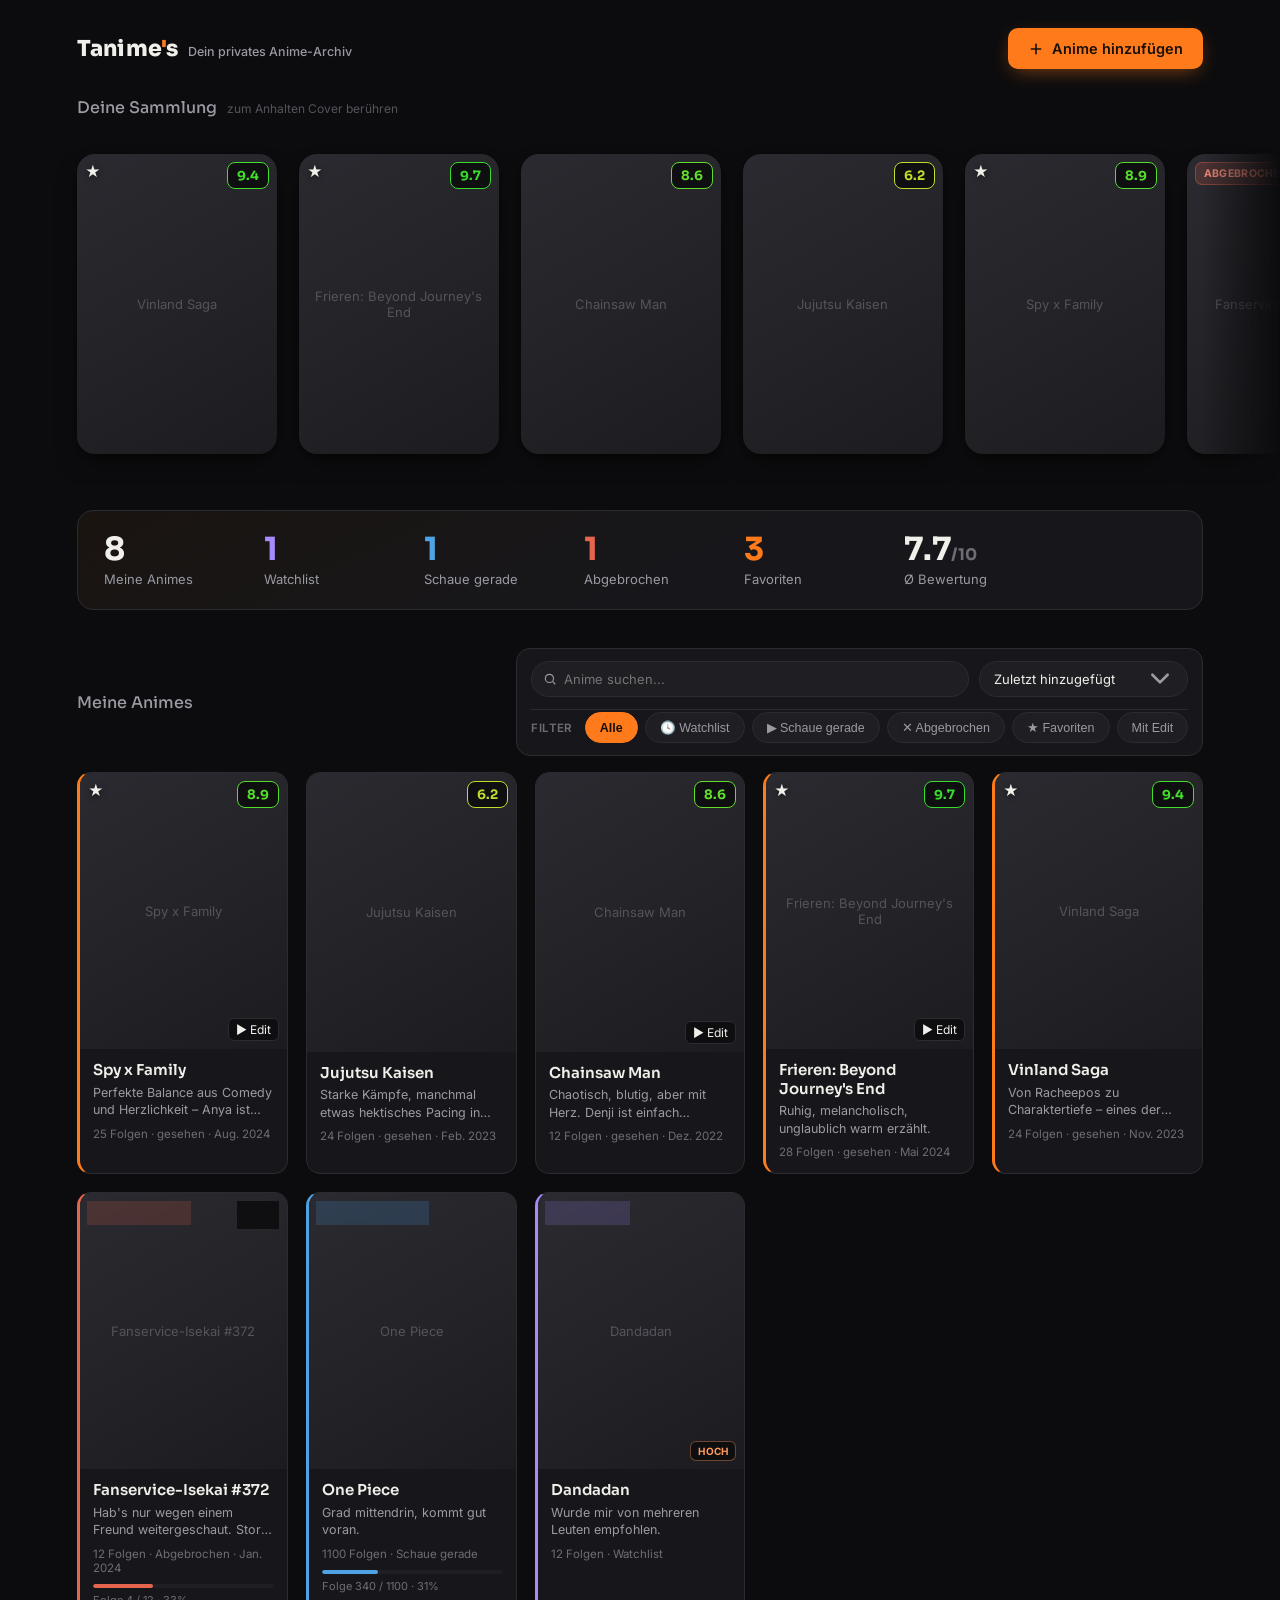
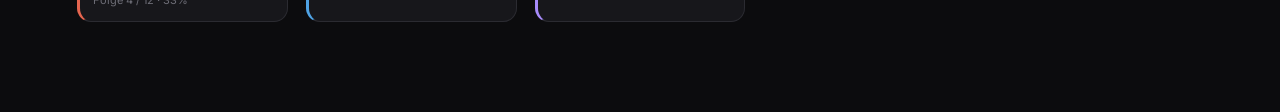
==== index.html @ 9dd75dc6 "Update print statement from 'Hello' to 'Goodbye'" ====
<!DOCTYPE html>
<html lang="de">
<head>
<meta charset="UTF-8">
<meta name="viewport" content="width=device-width, initial-scale=1, viewport-fit=cover">
<title>Tanime's</title>
<link rel="preconnect" href="https://fonts.googleapis.com">
<link rel="preconnect" href="https://fonts.gstatic.com" crossorigin>
<link href="https://fonts.googleapis.com/css2?family=Sora:wght@500;600;700;800&family=Inter:wght@400;500;600&display=swap" rel="stylesheet">
<style>
:root{
  --bg:#0c0c0e; --surface:#17171b; --surface-2:#1e1e23; --border:#2b2b31;
  --text:#f1efe9; --muted:#9a9aa3; --orange:#ff7a1a; --orange-dim:#c95f10;
  --violet:#a78bfa; --violet-dim:#7c5fd6;
  box-sizing:border-box; padding-top:env(safe-area-inset-top,0px); padding-bottom:env(safe-area-inset-bottom,0px);
}
*{box-sizing:border-box;}
html{scroll-padding-top:env(safe-area-inset-top,0px);}
body{margin:0;background:var(--bg);color:var(--text);font-family:Inter,system-ui,sans-serif;-webkit-font-smoothing:antialiased;}
h1,h2,h3,.num{font-family:Sora,system-ui,sans-serif;}
::selection{background:var(--orange);color:#161616;}

header{padding:28px 6vw 0;display:flex;align-items:center;justify-content:space-between;gap:16px;flex-wrap:wrap;}
.brand{display:flex;align-items:baseline;gap:10px;}
.brand h1{font-size:22px;font-weight:800;margin:0;letter-spacing:.2px;}
.brand span{color:var(--orange);}
.brand small{color:var(--muted);font-size:12.5px;font-weight:500;}

.addbtn{background:var(--orange);color:#181008;border:none;padding:12px 20px;border-radius:10px;
  font-family:Inter;font-weight:600;font-size:14.5px;cursor:pointer;display:flex;align-items:center;gap:8px;
  box-shadow:0 6px 20px -6px rgba(255,122,26,.55); transition:transform .15s ease, box-shadow .15s ease, background .15s ease;}
.addbtn:hover{transform:translateY(-1px);box-shadow:0 10px 26px -6px rgba(255,122,26,.7);background:#ff8b38;}
.addbtn:active{transform:translateY(0);}
.addbtn svg{width:16px;height:16px;}

.dash{margin:26px 6vw 8px;padding:22px 26px;background:linear-gradient(155deg,#1a1410 0%, var(--surface) 55%);
  border:1px solid var(--border);border-radius:16px;display:flex;gap:40px;flex-wrap:wrap;}
.stat{min-width:120px;}
.stat .num{font-size:32px;font-weight:700;color:var(--text);line-height:1;}
.stat .num em{color:var(--orange);font-style:normal;}
.stat .label{color:var(--muted);font-size:13px;margin-top:6px;}

main{padding:30px 6vw 90px;}
.sectionhead{display:flex;align-items:center;justify-content:space-between;margin-bottom:16px;}
.sectionhead h2{font-size:16px;font-weight:600;color:var(--muted);margin:0;font-weight:500;}
.chip{background:var(--surface-2);border:1px solid var(--border);color:var(--muted);padding:7px 14px;border-radius:100px;
  font-size:12.5px;cursor:pointer;transition:.15s;white-space:nowrap;}
.chip.active{background:var(--orange);color:#181008;border-color:var(--orange);font-weight:600;}
.chip:hover{border-color:var(--orange-dim);color:var(--text);}
.toolsrow{display:flex;flex-direction:column;gap:12px;background:var(--surface);border:1px solid var(--border);
  border-radius:14px;padding:12px 14px;}
.toolsrow-top{display:flex;gap:10px;flex-wrap:wrap;align-items:center;}
.search-wrap{position:relative;flex:1;min-width:170px;}
.search-wrap svg{position:absolute;left:12px;top:50%;transform:translateY(-50%);width:14px;height:14px;color:var(--muted);pointer-events:none;}
.search{background:var(--surface-2);border:1px solid var(--border);border-radius:100px;padding:9px 14px 9px 32px;color:var(--text);
  font-size:13px;font-family:Inter;width:100%;transition:border-color .15s;}
.search:focus{outline:none;border-color:var(--orange-dim);}
.sortsel{background:var(--surface-2);border:1px solid var(--border);color:var(--text);padding:9px 30px 9px 14px;border-radius:100px;
  font-size:13px;font-family:Inter;cursor:pointer;appearance:none;-webkit-appearance:none;
  background-image:url("data:image/svg+xml,%3Csvg xmlns='http://www.w3.org/2000/svg' viewBox='0 0 20 20' fill='%239a9aa3'%3E%3Cpath d='M5.5 7.5l4.5 4.5 4.5-4.5' stroke='%239a9aa3' stroke-width='1.6' fill='none' stroke-linecap='round' stroke-linejoin='round'/%3E%3C/svg%3E");
  background-repeat:no-repeat;background-position:right 10px center;transition:border-color .15s;}
.sortsel:focus{outline:none;border-color:var(--orange-dim);}
.filters-row{display:flex;align-items:center;gap:10px;flex-wrap:wrap;padding-top:2px;border-top:1px solid var(--border);}
.filters-row .flbl{color:#6d6d76;font-size:11.5px;font-weight:600;text-transform:uppercase;letter-spacing:.4px;margin-right:2px;}
.filters{display:flex;gap:7px;flex-wrap:wrap;}

.grid{display:grid;grid-template-columns:repeat(auto-fill,minmax(210px,1fr));gap:18px;}
.card{background:var(--surface);border:1px solid var(--border);border-radius:14px;overflow:hidden;cursor:pointer;
  position:relative;transition:transform .18s ease, border-color .18s ease, box-shadow .18s ease;}
.card:hover{transform:translateY(-4px);border-color:#3a3a42;box-shadow:0 14px 30px -12px rgba(0,0,0,.6);}
.card.fav{border-left:3px solid var(--orange);}
.card.dropped{border-left:3px solid #e5654f;}
.card.watching{border-left:3px solid #4fa3e5;}
.card.watchlist{border-left:3px solid var(--violet);}
.status-badge{position:absolute;top:8px;left:8px;font-size:10.5px;font-weight:700;letter-spacing:.3px;text-transform:uppercase;
  padding:4px 8px;border-radius:7px;backdrop-filter:blur(2px);}
.status-badge.watching{background:rgba(79,163,229,.18);color:#7cbdf2;border:1px solid rgba(79,163,229,.4);}
.status-badge.dropped{background:rgba(229,101,79,.18);color:#f08a76;border:1px solid rgba(229,101,79,.4);}
.status-badge.watchlist{background:rgba(167,139,250,.18);color:#c3b2fb;border:1px solid rgba(167,139,250,.4);}
.fav-badge.with-status{left:auto;right:8px;top:8px;}
.progress-wrap{margin-top:9px;}
.progress-bar{width:100%;height:4px;border-radius:3px;background:var(--surface-2);overflow:hidden;}
.progress-bar .fill{height:100%;background:var(--orange);border-radius:3px;}
.card.dropped .progress-bar .fill{background:#e5654f;}
.card.watching .progress-bar .fill{background:#4fa3e5;}
.priority-badge{position:absolute;bottom:8px;right:8px;font-size:10px;font-weight:700;letter-spacing:.3px;text-transform:uppercase;
  padding:3px 7px;border-radius:6px;background:rgba(12,12,14,.85);border:1px solid var(--border);}
.priority-badge.high{color:#ff9a5a;border-color:rgba(255,154,90,.4);}
.priority-badge.low{color:#7d7d86;}
.progress-text{color:#6d6d76;font-size:11px;margin-top:5px;}
.cover{width:100%;aspect-ratio:3/4;background:linear-gradient(150deg,#2a2a30,#1c1c20);position:relative;overflow:hidden;}
.cover img{width:100%;height:100%;object-fit:cover;display:block;}
.cover .ph{position:absolute;inset:0;display:flex;align-items:center;justify-content:center;color:#54545c;font-size:13px;text-align:center;padding:10px;}
.rating-badge{position:absolute;top:8px;right:8px;background:rgba(12,12,14,.85);backdrop-filter:blur(2px);
  font-family:Sora;font-weight:700;font-size:13px;padding:4px 9px;border-radius:8px;border:1px solid currentColor;}
.fav-badge{position:absolute;top:8px;left:8px;font-size:15px;filter:drop-shadow(0 1px 3px rgba(0,0,0,.6));}
.vid-badge{position:absolute;bottom:8px;right:8px;background:rgba(12,12,14,.85);color:var(--text);font-size:12px;
  padding:3px 7px;border-radius:6px;display:flex;align-items:center;gap:4px;border:1px solid var(--border);}
.del-badge{position:absolute;bottom:8px;left:8px;width:27px;height:27px;border-radius:8px;background:rgba(12,12,14,.88);
  border:1px solid var(--border);color:#c7c7cf;display:flex;align-items:center;justify-content:center;
  opacity:0;transform:translateY(3px);transition:opacity .15s ease, transform .15s ease, background .15s ease, color .15s ease, border-color .15s ease;
  cursor:pointer;}
.del-badge svg{width:13px;height:13px;}
.card:hover .del-badge{opacity:1;transform:translateY(0);}
.del-badge:hover{background:#241512;color:#e5654f;border-color:#3a2521;}
@media(hover:none){.del-badge{opacity:1;transform:none;}}
.card-body{padding:12px 13px 14px;}
.card-body h3{margin:0 0 4px;font-size:15px;font-weight:600;line-height:1.25;}
.card-body .comment{color:var(--muted);font-size:12.5px;line-height:1.4;display:-webkit-box;-webkit-line-clamp:2;-webkit-box-orient:vertical;overflow:hidden;min-height:34px;}
.card-body .meta{color:#6d6d76;font-size:11.5px;margin-top:8px;}

.empty{text-align:center;padding:70px 20px;color:var(--muted);}
.empty .em{font-size:30px;margin-bottom:10px;}

/* Hero-Carousel */
.carousel-section{margin:28px 0 6px;}
.carousel-head{margin:0 6vw 14px;display:flex;align-items:baseline;gap:10px;}
.carousel-head h2{font-size:16px;font-weight:500;color:var(--muted);margin:0;}
.carousel-head small{color:#54545c;font-size:12px;}
.carousel-viewport{
  position:relative;overflow:hidden;padding:16px 0 30px;
  -webkit-mask-image:linear-gradient(to right, transparent 0, #000 6vw, #000 calc(100% - 6vw), transparent 100%);
  mask-image:linear-gradient(to right, transparent 0, #000 6vw, #000 calc(100% - 6vw), transparent 100%);
}
.carousel-track{
  display:flex;align-items:flex-start;gap:22px;width:max-content;padding:0 6vw;
  animation-name:carouselScroll;animation-timing-function:linear;animation-iteration-count:infinite;animation-duration:70s;
  will-change:transform;
}
.carousel-track:hover{animation-play-state:paused;}
@keyframes carouselScroll{from{transform:translateX(0);}to{transform:translateX(-50%);}}
.carousel-card{flex:0 0 auto;width:200px;position:relative;cursor:pointer;padding-top:6px;}
.cc-cover{
  position:relative;width:100%;aspect-ratio:2/3;border-radius:18px;overflow:hidden;
  background:linear-gradient(150deg,#2a2a30,#1c1c20);
  box-shadow:0 14px 30px -12px rgba(0,0,0,.65), 0 2px 10px rgba(0,0,0,.4);
  transform:scale(1) translateY(0);transform-origin:center bottom;
  transition:transform .5s cubic-bezier(.22,1,.36,1), box-shadow .5s cubic-bezier(.22,1,.36,1);
}
.cc-cover img{width:100%;height:100%;object-fit:cover;display:block;}
.cc-cover .ph{position:absolute;inset:0;display:flex;align-items:center;justify-content:center;color:#54545c;font-size:13px;text-align:center;padding:10px;}
.carousel-card:hover .cc-cover{
  transform:scale(1.16) translateY(-14px);
  box-shadow:0 34px 64px -14px rgba(0,0,0,.75), 0 10px 22px rgba(0,0,0,.5);
  z-index:5;
}
.cc-title{
  position:absolute;bottom:0;left:0;right:0;padding:34px 12px 12px;
  background:linear-gradient(to top, rgba(0,0,0,.92), transparent);
  font-size:13px;font-weight:600;color:var(--text);
  opacity:0;transform:translateY(6px);transition:opacity .35s ease, transform .35s ease;
  border-radius:0 0 18px 18px;pointer-events:none;
}
.carousel-card:hover .cc-title{opacity:1;transform:translateY(0);}
.carousel-card:hover .del-badge{opacity:1;transform:translateY(0);}
@media(max-width:640px){
  .carousel-card{width:132px;}
  .carousel-track{gap:14px;}
  .cc-title{font-size:11.5px;padding:26px 9px 9px;}
}

/* Modal */
.overlay{position:fixed;inset:0;background:rgba(6,6,7,.72);backdrop-filter:blur(3px);display:none;align-items:flex-start;
  justify-content:center;padding:6vh 16px;overflow-y:auto;z-index:50;}
.overlay.open{display:flex;}
.modal{background:var(--surface);border:1px solid var(--border);border-radius:16px;max-width:560px;width:100%;
  padding:26px;position:relative;animation:pop .18s ease;}
@keyframes pop{from{opacity:0;transform:translateY(8px) scale(.98);}to{opacity:1;transform:none;}}
.modal h2{margin:0 0 18px;font-size:19px;font-weight:700;}
.closex{position:absolute;top:18px;right:18px;background:none;border:none;color:var(--muted);font-size:20px;cursor:pointer;line-height:1;}
.closex:hover{color:var(--text);}
.field{margin-bottom:16px;}
.field label{display:block;font-size:12.5px;color:var(--muted);margin-bottom:6px;font-weight:500;}
.field input[type=text], .field input[type=number], .field input[type=url], .field input[type=month], .field textarea, .field select{
  width:100%;background:var(--surface-2);border:1px solid var(--border);border-radius:9px;color:var(--text);
  padding:10px 12px;font-family:Inter;font-size:14px;resize:vertical;}
.field select{cursor:pointer;appearance:none;-webkit-appearance:none;
  background-image:url("data:image/svg+xml,%3Csvg xmlns='http://www.w3.org/2000/svg' viewBox='0 0 20 20' fill='none'%3E%3Cpath d='M5.5 7.5l4.5 4.5 4.5-4.5' stroke='%239a9aa3' stroke-width='1.6' stroke-linecap='round' stroke-linejoin='round'/%3E%3C/svg%3E");
  background-repeat:no-repeat;background-position:right 12px center;padding-right:34px;}
.field input:focus,.field textarea:focus,.field select:focus{outline:none;border-color:var(--orange);}
.row2{display:grid;grid-template-columns:1fr 1fr;gap:12px;}
.upload{border:1.5px dashed var(--border);border-radius:9px;padding:14px;text-align:center;color:var(--muted);
  font-size:13px;cursor:pointer;position:relative;transition:.15s;background:var(--surface-2);}
.upload:hover{border-color:var(--orange-dim);color:var(--text);}
.upload input{position:absolute;inset:0;opacity:0;cursor:pointer;}
.upload.has{border-style:solid;border-color:var(--orange);color:var(--text);}
.favtoggle{display:flex;align-items:center;gap:10px;background:var(--surface-2);border:1px solid var(--border);
  border-radius:9px;padding:10px 12px;cursor:pointer;user-select:none;}
.favtoggle .dot{width:18px;height:18px;border-radius:5px;border:1.5px solid var(--muted);display:flex;align-items:center;justify-content:center;font-size:12px;}
.favtoggle.on .dot{background:var(--orange);border-color:var(--orange);color:#181008;}
.formactions{display:flex;gap:10px;margin-top:20px;}
.btn{padding:10px 18px;border-radius:9px;font-family:Inter;font-weight:600;font-size:14px;cursor:pointer;border:none;}
.btn.primary{background:var(--orange);color:#181008;}
.btn.primary:hover{background:#ff8b38;}
.btn.ghost{background:transparent;color:var(--muted);border:1px solid var(--border);}
.btn.ghost:hover{color:var(--text);border-color:#45454d;}
.btn.danger{background:transparent;color:#e5654f;border:1px solid #3a2521;margin-left:auto;}
.btn.danger:hover{background:#241512;}

/* Detail modal */
.detail-cover{width:100%;max-height:280px;object-fit:cover;border-radius:12px;margin-bottom:16px;background:var(--surface-2);}
.detail-top{display:flex;justify-content:space-between;align-items:flex-start;gap:12px;margin-bottom:4px;}
.detail-top h2{margin:0;}
.detail-rating{font-family:Sora;font-weight:700;color:var(--orange);font-size:20px;white-space:nowrap;}
.detail-meta{color:var(--muted);font-size:13px;margin-bottom:16px;display:flex;gap:14px;flex-wrap:wrap;}
.detail-comment{background:var(--surface-2);border:1px solid var(--border);border-radius:10px;padding:14px;font-size:14px;line-height:1.55;margin-bottom:14px;}
.detail-comment .lbl{color:var(--muted);font-size:11.5px;margin-bottom:6px;}
.videolink{display:inline-flex;align-items:center;gap:8px;background:var(--surface-2);border:1px solid var(--border);
  padding:10px 14px;border-radius:9px;color:var(--text);text-decoration:none;font-size:13.5px;font-weight:500;}
.videolink:hover{border-color:var(--orange);color:var(--orange);}

@media(prefers-reduced-motion:reduce){*{animation:none!important;transition:none!important;}}
@media(max-width:520px){.dash{gap:22px;padding:18px;}.row2{grid-template-columns:1fr;}}

/* Toast / Undo */
#toastContainer{position:fixed;left:0;right:0;bottom:22px;display:flex;flex-direction:column-reverse;align-items:center;
  gap:10px;z-index:200;pointer-events:none;padding:0 16px;}
.toast{pointer-events:auto;background:#1e1e23;border:1px solid var(--border);color:var(--text);
  padding:12px 14px 12px 16px;border-radius:11px;display:flex;align-items:center;gap:14px;
  box-shadow:0 12px 30px -10px rgba(0,0,0,.7);font-size:13.5px;max-width:92vw;
  opacity:0;transform:translateY(14px);transition:opacity .25s ease, transform .25s ease;}
.toast.show{opacity:1;transform:translateY(0);}
.toast span{white-space:nowrap;overflow:hidden;text-overflow:ellipsis;max-width:60vw;}
.toast .toast-undo{background:none;border:none;color:var(--orange);font-weight:700;font-size:13.5px;
  cursor:pointer;white-space:nowrap;padding:2px 4px;}
.toast .toast-undo:hover{color:#ff8b38;text-decoration:underline;}
.toast .toast-x{background:none;border:none;color:var(--muted);cursor:pointer;font-size:15px;line-height:1;padding:0 2px;}
.toast .toast-x:hover{color:var(--text);}

/* Priority field select styled like other selects */
.field select#f_priority{background-image:url("data:image/svg+xml,%3Csvg xmlns='http://www.w3.org/2000/svg' viewBox='0 0 20 20' fill='none'%3E%3Cpath d='M5.5 7.5l4.5 4.5 4.5-4.5' stroke='%239a9aa3' stroke-width='1.6' stroke-linecap='round' stroke-linejoin='round'/%3E%3C/svg%3E");
  background-repeat:no-repeat;background-position:right 12px center;padding-right:34px;}

.startwatch-btn{display:inline-flex;align-items:center;gap:8px;background:var(--violet);color:#181008;border:none;
  padding:10px 16px;border-radius:9px;font-family:Inter;font-weight:600;font-size:13.5px;cursor:pointer;margin-bottom:14px;}
.startwatch-btn:hover{background:#b39cfb;}
</style>
</head>
<body>

<header>
  <div class="brand"><h1>Tanime<span>'</span>s</h1><small>Dein privates Anime-Archiv</small></div>
  <button class="addbtn" id="openAdd">
    <svg viewBox="0 0 24 24" fill="none" stroke="currentColor" stroke-width="2.4" stroke-linecap="round"><line x1="12" y1="5" x2="12" y2="19"/><line x1="5" y1="12" x2="19" y2="12"/></svg>
    Anime hinzufügen
  </button>
</header>

<div class="carousel-section" id="carouselSection">
  <div class="carousel-head"><h2>Deine Sammlung</h2><small>zum Anhalten Cover berühren</small></div>
  <div class="carousel-viewport">
    <div class="carousel-track" id="carouselTrack"></div>
  </div>
</div>

<div class="dash" id="dash"></div>

<main>
  <div class="sectionhead">
    <h2 id="countLabel">Meine Animes</h2>
    <div class="toolsrow">
      <div class="toolsrow-top">
        <div class="search-wrap">
          <svg viewBox="0 0 24 24" fill="none" stroke="currentColor" stroke-width="2"><circle cx="11" cy="11" r="7"/><line x1="21" y1="21" x2="16.65" y2="16.65"/></svg>
          <input type="text" class="search" id="searchInput" placeholder="Anime suchen...">
        </div>
        <select class="sortsel" id="sortSelect">
          <option value="added_desc">Zuletzt hinzugefügt</option>
          <option value="watched_desc">Zuletzt gesehen</option>
          <option value="rating_desc">Beste Bewertung</option>
          <option value="rating_asc">Schlechteste Bewertung</option>
          <option value="progress_desc">Fortschritt (meiste Folgen)</option>
          <option value="priority_desc">Priorität (Watchlist)</option>
          <option value="name_asc">Alphabetisch (A–Z)</option>
        </select>
      </div>
      <div class="filters-row">
        <span class="flbl">Filter</span>
        <div class="filters">
          <button class="chip active" data-filter="all">Alle</button>
          <button class="chip" data-filter="watchlist">🕓 Watchlist</button>
          <button class="chip" data-filter="watching">▶ Schaue gerade</button>
          <button class="chip" data-filter="dropped">✕ Abgebrochen</button>
          <button class="chip" data-filter="fav">★ Favoriten</button>
          <button class="chip" data-filter="video">Mit Edit</button>
        </div>
      </div>
    </div>
  </div>
  <div class="grid" id="grid"></div>
</main>

<!-- Add/Edit Modal -->
<div class="overlay" id="addOverlay">
  <div class="modal">
    <button class="closex" id="closeAdd">✕</button>
    <h2 id="formTitle">Anime hinzufügen</h2>
    <form id="animeForm">
      <div class="field">
        <label>Anime-Name</label>
        <input type="text" id="f_name" required placeholder="z. B. Vinland Saga">
      </div>
      <div class="field">
        <label>Cover</label>
        <div class="upload" id="coverUpload">
          <span id="coverUploadText">Bild hochladen oder hierher ziehen</span>
          <input type="file" id="f_cover" accept="image/*">
        </div>
      </div>
      <div class="field">
        <label>Status</label>
        <select id="f_status">
          <option value="watchlist">🕓 Watchlist (später schauen)</option>
          <option value="watching">▶ Schaue gerade</option>
          <option value="done">✓ Fertig geschaut</option>
          <option value="dropped">✕ Abgebrochen</option>
        </select>
      </div>
      <div class="field" id="priorityField" style="display:none;">
        <label>Priorität <span style="color:#6d6d76;">(wie sehr willst du das schauen?)</span></label>
        <select id="f_priority">
          <option value="high">🔥 Hoch – unbedingt bald</option>
          <option value="normal">Normal</option>
          <option value="low">Irgendwann mal</option>
        </select>
      </div>
      <div class="row2">
        <div class="field" id="ratingField">
          <label>Bewertung (0–10)</label>
          <input type="number" id="f_rating" min="0" max="10" step="0.1" placeholder="8.5">
        </div>
        <div class="field">
          <label>Anzahl Folgen (gesamt)</label>
          <input type="number" id="f_episodes" min="0" placeholder="24">
        </div>
      </div>
      <div class="field" id="progressField" style="display:none;">
        <label>Aktuelle Folge <span style="color:#6d6d76;">(bei welcher Folge bist du?)</span></label>
        <input type="number" id="f_currentEpisode" min="0" placeholder="z. B. 7">
      </div>
      <div class="field">
        <label>Kommentar</label>
        <textarea id="f_comment" rows="3" placeholder="Deine persönliche Meinung..."></textarea>
      </div>
      <div class="field" id="watchedField">
        <label>Gesehen am <span style="color:#6d6d76;">(Monat/Jahr reicht auch)</span></label>
        <input type="month" id="f_watched">
      </div>
      <div class="field">
        <label>Video-Link (TikTok, YouTube, Edit ...)</label>
        <input type="url" id="f_videolink" placeholder="https://...">
      </div>
      <div class="field">
        <label>Weitere Notizen</label>
        <textarea id="f_notes" rows="2" placeholder="Optional..."></textarea>
      </div>
      <div class="field">
        <div class="favtoggle" id="favToggle"><span class="dot">★</span> Als Favorit markieren</div>
      </div>
      <div class="formactions">
        <button type="button" class="btn danger" id="deleteBtn" style="display:none;">Löschen</button>
        <button type="button" class="btn ghost" id="cancelAdd">Abbrechen</button>
        <button type="submit" class="btn primary">Speichern</button>
      </div>
    </form>
  </div>
</div>

<!-- Detail Modal -->
<div class="overlay" id="detailOverlay">
  <div class="modal" id="detailModal"></div>
</div>

<!-- Undo-Toasts (z.B. nach dem Löschen) -->
<div id="toastContainer"></div>

<script>
const STORAGE_KEY = 'tanimes_data_v1';
let animes = [];
let editingId = null;
let currentFilter = 'all';
let pendingCover = null;

const seed = [
  {id:1,name:"Vinland Saga",cover:null,rating:9.4,comment:"Von Racheepos zu Charaktertiefe – eines der stärksten Skripte überhaupt.",episodes:24,favorite:true,videolink:"",notes:"Staffel 2 nochmal schauen.",watched:"2023-11",status:"done",addedAt:Date.now()-4*86400000},
  {id:2,name:"Frieren: Beyond Journey's End",cover:null,rating:9.7,comment:"Ruhig, melancholisch, unglaublich warm erzählt.",episodes:28,favorite:true,videolink:"https://www.tiktok.com/",notes:"",watched:"2024-05",status:"done",addedAt:Date.now()-3*86400000},
  {id:3,name:"Chainsaw Man",cover:null,rating:8.6,comment:"Chaotisch, blutig, aber mit Herz. Denji ist einfach großartig geschrieben.",episodes:12,favorite:false,videolink:"https://www.youtube.com/",notes:"Manga ist noch krasser.",watched:"2022-12",status:"done",addedAt:Date.now()-2*86400000},
  {id:4,name:"Jujutsu Kaisen",cover:null,rating:6.2,comment:"Starke Kämpfe, manchmal etwas hektisches Pacing in S2.",episodes:24,favorite:false,videolink:"",notes:"",watched:"2023-02",status:"done",addedAt:Date.now()-1*86400000},
  {id:5,name:"Spy x Family",cover:null,rating:8.9,comment:"Perfekte Balance aus Comedy und Herzlichkeit – Anya ist Gold.",episodes:25,favorite:true,videolink:"https://www.tiktok.com/",notes:"",watched:"2024-08",status:"done",addedAt:Date.now()},
  {id:6,name:"Fanservice-Isekai #372",cover:null,rating:3.4,comment:"Hab's nur wegen einem Freund weitergeschaut. Story flach, Humor müde.",episodes:12,favorite:false,videolink:"",notes:"",watched:"2024-01",status:"dropped",currentEpisode:4,addedAt:Date.now()-5*86400000},
  {id:7,name:"One Piece",cover:null,rating:null,comment:"Grad mittendrin, kommt gut voran.",episodes:1100,favorite:false,videolink:"",notes:"",watched:"",status:"watching",currentEpisode:340,addedAt:Date.now()-6*86400000},
  {id:8,name:"Dandadan",cover:null,rating:null,comment:"Wurde mir von mehreren Leuten empfohlen.",episodes:12,favorite:false,videolink:"",notes:"",watched:"",status:"watchlist",priority:"high",addedAt:Date.now()-7*86400000}
];

let idCounter = 0;
function generateId(){
  // Zeitbasiert + Zähler, damit auch mehrere schnell hintereinander angelegte Einträge garantiert eine eigene ID bekommen
  return Date.now() * 1000 + (idCounter++ % 1000);
}

function load(){
  try{
    const raw = localStorage.getItem(STORAGE_KEY);
    animes = raw ? JSON.parse(raw) : seed.slice();
  }catch(e){ animes = seed.slice(); }
}
function save(){
  try{ localStorage.setItem(STORAGE_KEY, JSON.stringify(animes)); }catch(e){ console.error('Speichern fehlgeschlagen', e); }
}

function renderDash(){
  const total = animes.length;
  const favs = animes.filter(a=>a.favorite).length;
  const watching = animes.filter(a=>a.status==='watching').length;
  const dropped = animes.filter(a=>a.status==='dropped').length;
  const watchlist = animes.filter(a=>a.status==='watchlist').length;
  const rated = animes.filter(a=>typeof a.rating === 'number' && !isNaN(a.rating));
  const avg = rated.length ? (rated.reduce((s,a)=>s+a.rating,0)/rated.length).toFixed(1) : '–';
  document.getElementById('dash').innerHTML = `
    <div class="stat"><div class="num">${total}</div><div class="label">Meine Animes</div></div>
    <div class="stat"><div class="num" style="color:var(--violet);">${watchlist}</div><div class="label">Watchlist</div></div>
    <div class="stat"><div class="num" style="color:#4fa3e5;">${watching}</div><div class="label">Schaue gerade</div></div>
    <div class="stat"><div class="num" style="color:#e5654f;">${dropped}</div><div class="label">Abgebrochen</div></div>
    <div class="stat"><div class="num"><em>${favs}</em></div><div class="label">Favoriten</div></div>
    <div class="stat"><div class="num">${avg}${rated.length?'<span style="font-size:16px;color:#6d6d76;">/10</span>':''}</div><div class="label">Ø Bewertung</div></div>
  `;
}

function ratingColor(r){
  if(typeof r !== 'number' || isNaN(r)) return '#6d6d76';
  const clamped = Math.max(0, Math.min(10, r));
  const hue = clamped<=5 ? (clamped/5)*55 : 55 + ((clamped-5)/5)*65;
  return `hsl(${hue}, 72%, 52%)`;
}
function formatWatched(str){
  if(!str) return null;
  const [y,m] = str.split('-');
  const d = new Date(Number(y), Number(m)-1);
  return d.toLocaleDateString('de-DE', {month:'short', year:'numeric'});
}
function statusLabel(s){
  if(s==='watching') return 'Schaue gerade';
  if(s==='dropped') return 'Abgebrochen';
  if(s==='watchlist') return 'Watchlist';
  return null;
}
function priorityLabel(p){
  if(p==='high') return 'Hoch';
  if(p==='low') return 'Später';
  return null;
}
function progressPct(a){
  if(!a.episodes || !a.currentEpisode) return null;
  return Math.max(0, Math.min(100, (a.currentEpisode/a.episodes)*100));
}
function cardHTML(a){
  const cover = a.cover
    ? `<img src="${a.cover}" alt="${escapeHtml(a.name)}">`
    : `<div class="ph">${escapeHtml(a.name)}</div>`;
  const st = a.status||'done';
  const label = statusLabel(st);
  const pct = progressPct(a);
  const pLabel = st==='watchlist' ? priorityLabel(a.priority) : null;
  return `
    <div class="card ${a.favorite?'fav':''} ${st==='dropped'?'dropped':''} ${st==='watching'?'watching':''} ${st==='watchlist'?'watchlist':''}" data-id="${a.id}">
      <div class="cover">${cover}
        ${typeof a.rating==='number'?`<div class="rating-badge" style="color:${ratingColor(a.rating)}">${a.rating.toFixed(1)}</div>`:''}
        ${label?`<div class="status-badge ${st}">${label}</div>`:''}
        ${a.favorite?`<div class="fav-badge ${label?'with-status':''}">★</div>`:''}
        ${a.videolink?`<div class="vid-badge">▶ Edit</div>`:''}
        ${pLabel?`<div class="priority-badge ${a.priority}">${pLabel}</div>`:''}
        <button class="del-badge" data-del="${a.id}" title="Löschen" aria-label="Löschen">
          <svg viewBox="0 0 24 24" fill="none" stroke="currentColor" stroke-width="2.2" stroke-linecap="round" stroke-linejoin="round"><polyline points="3 6 5 6 21 6"/><path d="M19 6l-1 14a2 2 0 0 1-2 2H8a2 2 0 0 1-2-2L5 6"/><path d="M10 11v6"/><path d="M14 11v6"/><path d="M9 6V4a1 1 0 0 1 1-1h4a1 1 0 0 1 1 1v2"/></svg>
        </button>
      </div>
      <div class="card-body">
        <h3>${escapeHtml(a.name)}</h3>
        <div class="comment">${escapeHtml(a.comment||'Kein Kommentar hinterlegt.')}</div>
        <div class="meta">${a.episodes?a.episodes+' Folgen · ':''}${st==='done'?'gesehen':label}${a.watched?' · '+formatWatched(a.watched):''}</div>
        ${(st!=='done' && st!=='watchlist' && a.currentEpisode)?`
          <div class="progress-wrap">
            <div class="progress-bar">${pct!==null?`<div class="fill" style="width:${pct}%"></div>`:''}</div>
            <div class="progress-text">Folge ${a.currentEpisode}${a.episodes?' / '+a.episodes:''}${pct!==null?' · '+Math.round(pct)+'%':''}</div>
          </div>`:''}
      </div>
    </div>`;
}

function renderGrid(){
  let list = animes.slice();
  if(currentFilter==='fav') list = list.filter(a=>a.favorite);
  if(currentFilter==='video') list = list.filter(a=>a.videolink);
  if(currentFilter==='watching') list = list.filter(a=>a.status==='watching');
  if(currentFilter==='dropped') list = list.filter(a=>a.status==='dropped');
  if(currentFilter==='watchlist') list = list.filter(a=>a.status==='watchlist');
  const q = (document.getElementById('searchInput').value||'').trim().toLowerCase();
  if(q) list = list.filter(a=>a.name.toLowerCase().includes(q));

  const sortBy = document.getElementById('sortSelect').value;
  const prioOrder = {high:0, normal:1, low:2};
  list.sort((a,b)=>{
    if(sortBy==='rating_desc') return (b.rating??-1)-(a.rating??-1);
    if(sortBy==='rating_asc') return (a.rating??11)-(b.rating??11);
    if(sortBy==='name_asc') return a.name.localeCompare(b.name,'de');
    if(sortBy==='watched_desc') return (b.watched||'').localeCompare(a.watched||'');
    if(sortBy==='progress_desc') return (progressPct(b)??-1)-(progressPct(a)??-1);
    if(sortBy==='priority_desc') return (prioOrder[a.priority||'normal']??1)-(prioOrder[b.priority||'normal']??1);
    return (b.addedAt||0)-(a.addedAt||0); // added_desc default
  });

  const grid = document.getElementById('grid');
  const filterLabels = {all:'Meine Animes', fav:'Favoriten', video:'Mit Edit / Video', watching:'Schaue gerade', dropped:'Abgebrochen', watchlist:'Watchlist'};
  document.getElementById('countLabel').textContent = filterLabels[currentFilter] || 'Meine Animes';
  if(!list.length){
    const emptyMsg = currentFilter==='watchlist'
      ? 'Deine Watchlist ist leer. Füg Animes hinzu, die du dir mal ansehen willst.'
      : 'Noch nichts hier. Füg deinen ersten Anime hinzu.';
    grid.innerHTML = `<div class="empty" style="grid-column:1/-1;"><div class="em">🍥</div>${emptyMsg}</div>`;
    return;
  }
  grid.innerHTML = list.map(cardHTML).join('');
  grid.querySelectorAll('.card').forEach(el=>{
    el.addEventListener('click', ()=>openDetail(Number(el.dataset.id)));
  });
  grid.querySelectorAll('.del-badge').forEach(btn=>{
    btn.addEventListener('click', e=>{
      e.stopPropagation();
      deleteAnime(Number(btn.dataset.del));
    });
  });
}

function escapeHtml(s){
  return (s||'').replace(/[&<>"']/g, c=>({'&':'&amp;','<':'&lt;','>':'&gt;','"':'&quot;',"'":'&#39;'}[c]));
}

function carouselCardHTML(a){
  const cover = a.cover
    ? `<img src="${a.cover}" alt="${escapeHtml(a.name)}" loading="lazy">`
    : `<div class="ph">${escapeHtml(a.name)}</div>`;
  const st = a.status||'done';
  const label = statusLabel(st);
  return `
    <div class="carousel-card" data-id="${a.id}">
      <div class="cc-cover">${cover}
        ${typeof a.rating==='number'?`<div class="rating-badge" style="color:${ratingColor(a.rating)}">${a.rating.toFixed(1)}</div>`:''}
        ${label?`<div class="status-badge ${st}">${label}</div>`:''}
        ${a.favorite?`<div class="fav-badge ${label?'with-status':''}">★</div>`:''}
        <button class="del-badge" data-del="${a.id}" title="Löschen" aria-label="Löschen">
          <svg viewBox="0 0 24 24" fill="none" stroke="currentColor" stroke-width="2.2" stroke-linecap="round" stroke-linejoin="round"><polyline points="3 6 5 6 21 6"/><path d="M19 6l-1 14a2 2 0 0 1-2 2H8a2 2 0 0 1-2-2L5 6"/><path d="M10 11v6"/><path d="M14 11v6"/><path d="M9 6V4a1 1 0 0 1 1-1h4a1 1 0 0 1 1 1v2"/></svg>
        </button>
        <div class="cc-title">${escapeHtml(a.name)}</div>
      </div>
    </div>`;
}

function renderCarousel(){
  const section = document.getElementById('carouselSection');
  const track = document.getElementById('carouselTrack');
  // Watchlist-Einträge (noch nicht angeschaut) tauchen nicht in der "Deine Sammlung"-Vitrine auf
  const collection = animes.filter(a=>a.status!=='watchlist');
  if(!collection.length){
    section.style.display = 'none';
    track.innerHTML = '';
    return;
  }
  section.style.display = '';

  // Genug Karten erzeugen, damit die Schleife auch bei wenigen Einträgen satt aussieht
  let base = collection.slice();
  let repeated = [];
  while(repeated.length < 10){ repeated = repeated.concat(base); }
  const setHTML = repeated.map(carouselCardHTML).join('');
  // Zweimal hintereinander = nahtloser Loop (Animation läuft nur über die erste Hälfte)
  track.innerHTML = setHTML + setHTML;

  track.querySelectorAll('.carousel-card').forEach(el=>{
    el.addEventListener('click', e=>{
      if(e.target.closest('.del-badge')) return;
      openDetail(Number(el.dataset.id));
    });
  });
  track.querySelectorAll('.del-badge').forEach(btn=>{
    btn.addEventListener('click', e=>{
      e.stopPropagation();
      deleteAnime(Number(btn.dataset.del));
    });
  });

  // Geschwindigkeit konstant halten, egal wie viele Karten es sind
  requestAnimationFrame(()=>{
    const singleSetWidth = track.scrollWidth / 2;
    const pxPerSecond = 42; // ruhiges, gleichmäßiges Tempo
    const duration = Math.max(24, singleSetWidth / pxPerSecond);
    track.style.animationDuration = duration.toFixed(1) + 's';
  });
}

function renderAll(){ renderDash(); renderCarousel(); renderGrid(); }

/* --- Add / Edit form --- */
const addOverlay = document.getElementById('addOverlay');
document.getElementById('openAdd').addEventListener('click', ()=>openForm());
document.getElementById('closeAdd').addEventListener('click', closeForm);
document.getElementById('cancelAdd').addEventListener('click', closeForm);
addOverlay.addEventListener('click', e=>{ if(e.target===addOverlay) closeForm(); });

function openForm(existing){
  editingId = existing ? existing.id : null;
  document.getElementById('formTitle').textContent = existing ? 'Anime bearbeiten' : 'Anime hinzufügen';
  document.getElementById('f_name').value = existing?.name || '';
  document.getElementById('f_status').value = existing?.status || 'watchlist';
  document.getElementById('f_priority').value = existing?.priority || 'normal';
  document.getElementById('f_rating').value = existing?.rating ?? '';
  document.getElementById('f_episodes').value = existing?.episodes ?? '';
  document.getElementById('f_currentEpisode').value = existing?.currentEpisode ?? '';
  toggleProgressField();
  toggleWatchlistFields();
  document.getElementById('f_comment').value = existing?.comment || '';
  document.getElementById('f_watched').value = existing?.watched || '';
  document.getElementById('f_videolink').value = existing?.videolink || '';
  document.getElementById('f_notes').value = existing?.notes || '';
  pendingCover = existing?.cover || null;
  document.getElementById('coverUploadText').textContent = pendingCover ? 'Cover ausgewählt ✓' : 'Bild hochladen oder hierher ziehen';
  document.getElementById('coverUpload').classList.toggle('has', !!pendingCover);
  favOn = !!existing?.favorite;
  updateFavToggle();
  document.getElementById('deleteBtn').style.display = existing ? 'inline-block' : 'none';
  addOverlay.classList.add('open');
}
function closeForm(){
  addOverlay.classList.remove('open');
  document.getElementById('animeForm').reset();
  editingId = null; pendingCover = null;
}

let favOn = false;
const favToggle = document.getElementById('favToggle');
favToggle.addEventListener('click', ()=>{ favOn = !favOn; updateFavToggle(); });
function updateFavToggle(){ favToggle.classList.toggle('on', favOn); }

function toggleProgressField(){
  const st = document.getElementById('f_status').value;
  document.getElementById('progressField').style.display = (st==='watching'||st==='dropped') ? 'block' : 'none';
}
function toggleWatchlistFields(){
  const st = document.getElementById('f_status').value;
  const isWL = st === 'watchlist';
  document.getElementById('priorityField').style.display = isWL ? 'block' : 'none';
  document.getElementById('ratingField').style.display = isWL ? 'none' : '';
  document.getElementById('watchedField').style.display = isWL ? 'none' : '';
}
document.getElementById('f_status').addEventListener('change', ()=>{ toggleProgressField(); toggleWatchlistFields(); });

document.getElementById('f_cover').addEventListener('change', e=>{
  const file = e.target.files[0];
  if(!file) return;
  const reader = new FileReader();
  reader.onload = ()=>{
    pendingCover = reader.result;
    document.getElementById('coverUploadText').textContent = 'Cover ausgewählt ✓';
    document.getElementById('coverUpload').classList.add('has');
  };
  reader.readAsDataURL(file);
});

document.getElementById('animeForm').addEventListener('submit', e=>{
  e.preventDefault();
  const status = document.getElementById('f_status').value;
  const data = {
    id: editingId || generateId(),
    name: document.getElementById('f_name').value.trim() || 'Unbenannt',
    status: status,
    priority: status==='watchlist' ? document.getElementById('f_priority').value : undefined,
    rating: parseFloat(document.getElementById('f_rating').value),
    episodes: parseInt(document.getElementById('f_episodes').value) || null,
    currentEpisode: parseInt(document.getElementById('f_currentEpisode').value) || null,
    comment: document.getElementById('f_comment').value.trim(),
    watched: status==='watchlist' ? '' : document.getElementById('f_watched').value,
    videolink: document.getElementById('f_videolink').value.trim(),
    notes: document.getElementById('f_notes').value.trim(),
    favorite: favOn,
    cover: pendingCover,
    addedAt: (editingId && animes.find(a=>a.id===editingId)?.addedAt) || Date.now()
  };
  if(isNaN(data.rating) || status==='watchlist') delete data.rating;
  if(data.priority === undefined) delete data.priority;
  if(editingId){
    animes = animes.map(a=>a.id===editingId ? data : a);
  }else{
    animes.unshift(data);
  }
  save(); renderAll(); closeForm();
});

document.getElementById('deleteBtn').addEventListener('click', ()=>{
  if(!editingId) return;
  const id = editingId;
  closeForm();
  deleteAnime(id);
});

/* --- Löschen mit "Rückgängig"-Funktion (statt sofort endgültigem Löschen) --- */
function deleteAnime(id){
  const idx = animes.findIndex(a=>a.id===id);
  if(idx === -1) return;
  const item = animes[idx];
  animes.splice(idx, 1);
  save(); renderAll();
  showUndoToast(item, idx);
}

function showUndoToast(item, originalIndex){
  const container = document.getElementById('toastContainer');
  const toast = document.createElement('div');
  toast.className = 'toast';
  toast.innerHTML = `
    <span>„${escapeHtml(item.name)}“ gelöscht</span>
    <button class="toast-undo" type="button">Rückgängig</button>
    <button class="toast-x" type="button" aria-label="Schließen">✕</button>
  `;
  container.appendChild(toast);
  requestAnimationFrame(()=>toast.classList.add('show'));

  const dismiss = ()=>{
    clearTimeout(timeoutId);
    toast.classList.remove('show');
    setTimeout(()=>toast.remove(), 250);
  };
  const timeoutId = setTimeout(dismiss, 6000);

  toast.querySelector('.toast-undo').addEventListener('click', ()=>{
    clearTimeout(timeoutId);
    const safeIndex = Math.min(originalIndex, animes.length);
    animes.splice(safeIndex, 0, item);
    save(); renderAll();
    toast.classList.remove('show');
    setTimeout(()=>toast.remove(), 250);
  });
  toast.querySelector('.toast-x').addEventListener('click', dismiss);
}

/* --- Detail modal --- */
const detailOverlay = document.getElementById('detailOverlay');
detailOverlay.addEventListener('click', e=>{ if(e.target===detailOverlay) detailOverlay.classList.remove('open'); });

function openDetail(id){
  const a = animes.find(x=>x.id===id);
  if(!a) return;
  const modal = document.getElementById('detailModal');
  const pLabel = a.status==='watchlist' ? priorityLabel(a.priority) : null;
  modal.innerHTML = `
    <button class="closex" onclick="document.getElementById('detailOverlay').classList.remove('open')">✕</button>
    ${a.cover?`<img class="detail-cover" src="${escapeHtml(a.cover)}">`:''}
    <div class="detail-top">
      <h2>${escapeHtml(a.name)} ${a.favorite?'★':''}</h2>
      ${typeof a.rating==='number'?`<div class="detail-rating" style="color:${ratingColor(a.rating)}">${a.rating.toFixed(1)}/10</div>`:''}
    </div>
    <div class="detail-meta">${a.episodes?`<span>${a.episodes} Folgen</span>`:''}<span>${statusLabel(a.status)||'gesehen'}</span>${pLabel?`<span>Priorität: ${pLabel}</span>`:''}${a.watched?`<span>${formatWatched(a.watched)}</span>`:''}</div>
    ${(a.status!=='done' && a.status!=='watchlist' && a.currentEpisode)?`
      <div class="progress-wrap" style="margin-bottom:14px;">
        <div class="progress-bar">${progressPct(a)!==null?`<div class="fill" style="width:${progressPct(a)}%;background:${a.status==='dropped'?'#e5654f':'#4fa3e5'}"></div>`:''}</div>
        <div class="progress-text">Folge ${a.currentEpisode}${a.episodes?' / '+a.episodes:''}${progressPct(a)!==null?' · '+Math.round(progressPct(a))+'%':''}</div>
      </div>`:''}
    ${a.status==='watchlist'?`<button class="startwatch-btn" onclick="startWatching(${a.id})">▶ Jetzt anfangen zu schauen</button>`:''}
    <div class="detail-comment"><div class="lbl">Kommentar</div>${escapeHtml(a.comment)||'—'}</div>
    ${a.notes?`<div class="detail-comment"><div class="lbl">Notizen</div>${escapeHtml(a.notes)}</div>`:''}
    ${a.videolink?`<a class="videolink" href="${escapeHtml(a.videolink)}" target="_blank" rel="noopener">▶ Video / Edit ansehen</a>`:''}
    <div class="formactions">
      <button class="btn ghost" onclick="editFromDetail(${a.id})">Bearbeiten</button>
    </div>
  `;
  detailOverlay.classList.add('open');
}
function editFromDetail(id){
  detailOverlay.classList.remove('open');
  openForm(animes.find(a=>a.id===id));
}
function startWatching(id){
  const a = animes.find(x=>x.id===id);
  if(!a) return;
  a.status = 'watching';
  delete a.priority;
  if(!a.currentEpisode) a.currentEpisode = 0;
  save(); renderAll();
  openDetail(id);
}

document.getElementById('searchInput').addEventListener('input', renderGrid);
document.getElementById('sortSelect').addEventListener('change', renderGrid);

document.querySelectorAll('.chip').forEach(chip=>{
  chip.addEventListener('click', ()=>{
    document.querySelectorAll('.chip').forEach(c=>c.classList.remove('active'));
    chip.classList.add('active');
    currentFilter = chip.dataset.filter;
    renderGrid();
  });
});

load();
renderAll();
</script>
</body>
</html>
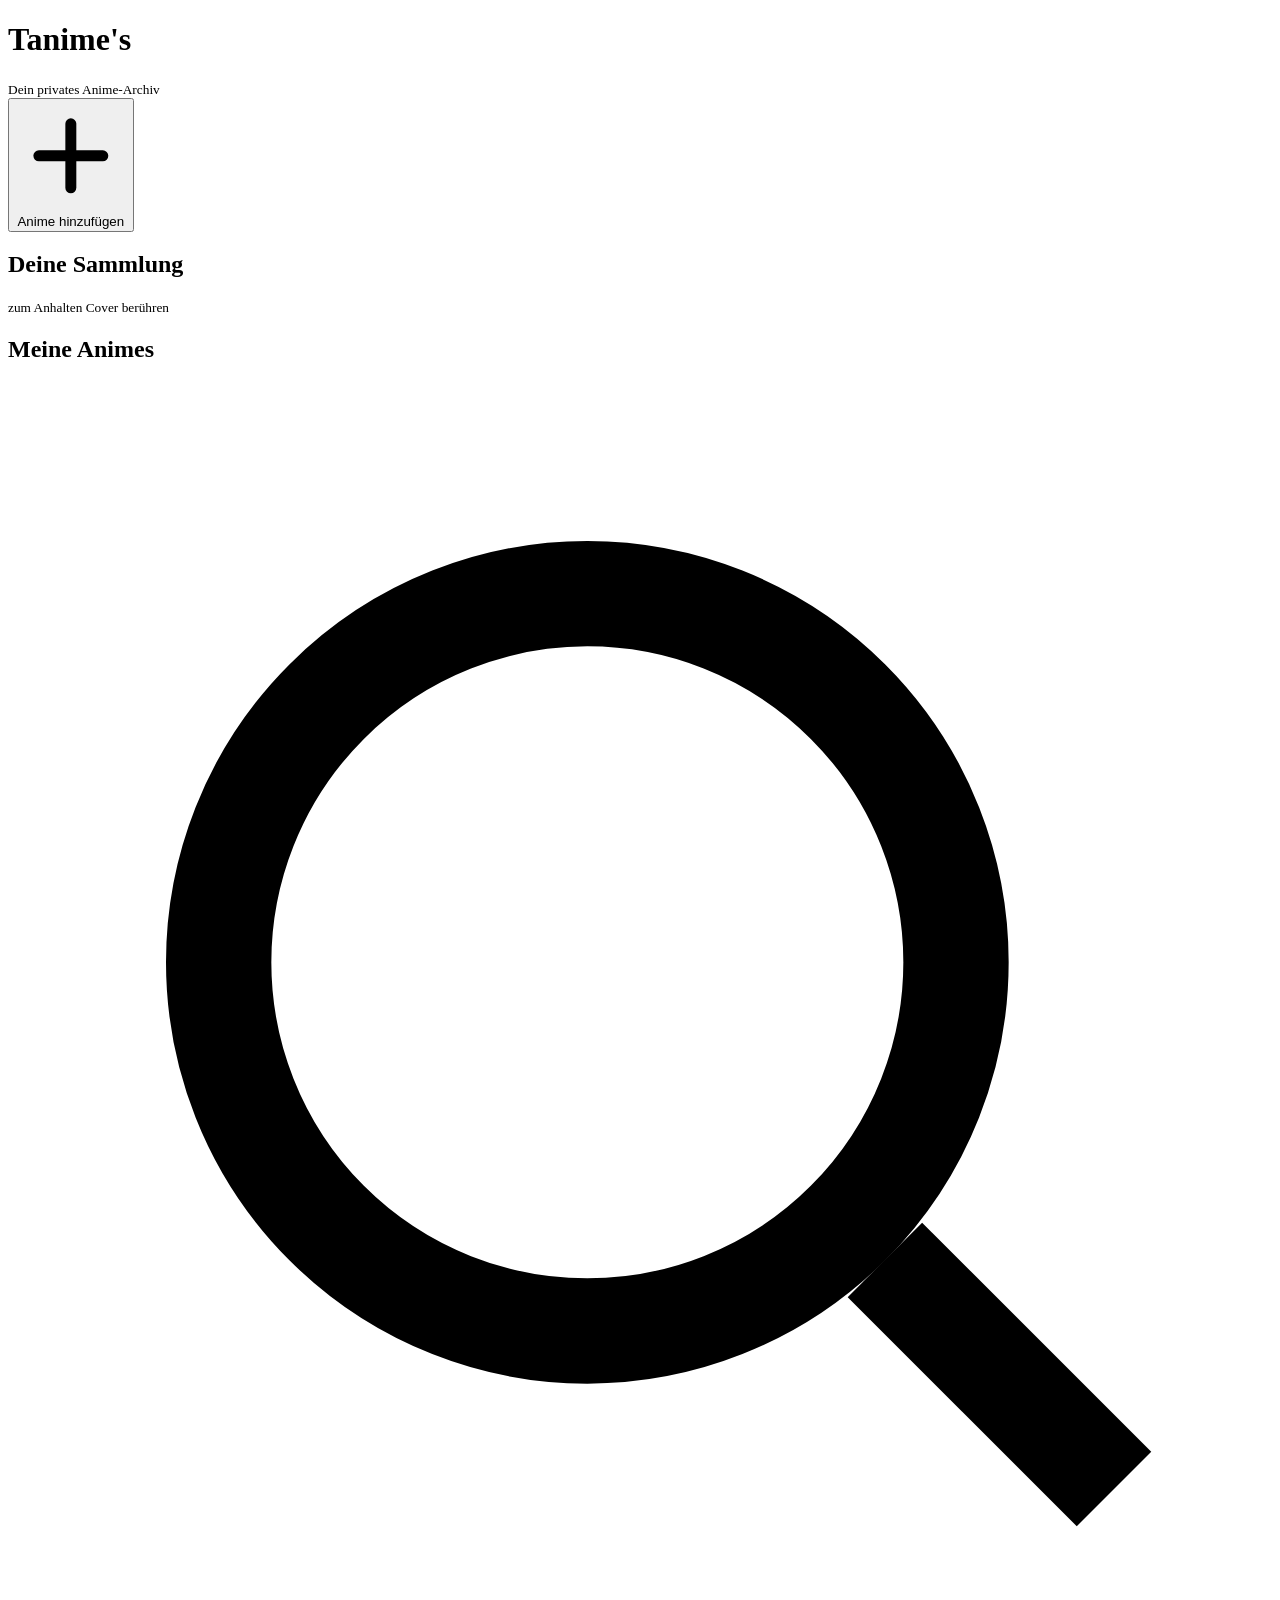
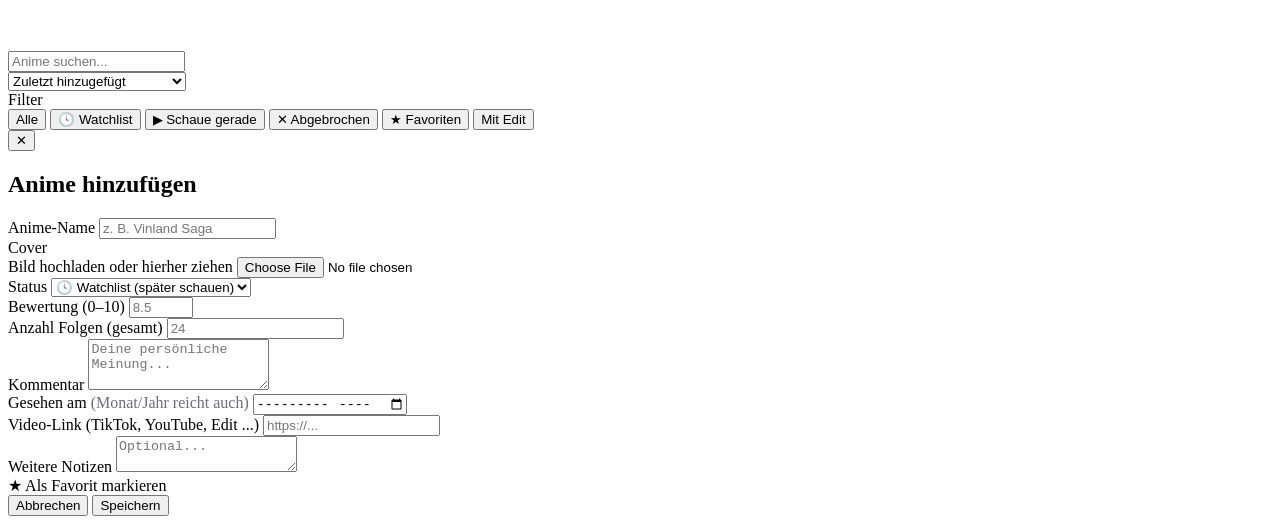
==== commit 5079aaf8: "Update print statement from 'Hello' to 'Goodbye'" ====
--- a/index.html
+++ b/index.html
@@ -7,234 +7,7 @@
 <link rel="preconnect" href="https://fonts.googleapis.com">
 <link rel="preconnect" href="https://fonts.gstatic.com" crossorigin>
 <link href="https://fonts.googleapis.com/css2?family=Sora:wght@500;600;700;800&family=Inter:wght@400;500;600&display=swap" rel="stylesheet">
-<style>
-:root{
-  --bg:#0c0c0e; --surface:#17171b; --surface-2:#1e1e23; --border:#2b2b31;
-  --text:#f1efe9; --muted:#9a9aa3; --orange:#ff7a1a; --orange-dim:#c95f10;
-  --violet:#a78bfa; --violet-dim:#7c5fd6;
-  box-sizing:border-box; padding-top:env(safe-area-inset-top,0px); padding-bottom:env(safe-area-inset-bottom,0px);
-}
-*{box-sizing:border-box;}
-html{scroll-padding-top:env(safe-area-inset-top,0px);}
-body{margin:0;background:var(--bg);color:var(--text);font-family:Inter,system-ui,sans-serif;-webkit-font-smoothing:antialiased;}
-h1,h2,h3,.num{font-family:Sora,system-ui,sans-serif;}
-::selection{background:var(--orange);color:#161616;}
-
-header{padding:28px 6vw 0;display:flex;align-items:center;justify-content:space-between;gap:16px;flex-wrap:wrap;}
-.brand{display:flex;align-items:baseline;gap:10px;}
-.brand h1{font-size:22px;font-weight:800;margin:0;letter-spacing:.2px;}
-.brand span{color:var(--orange);}
-.brand small{color:var(--muted);font-size:12.5px;font-weight:500;}
-
-.addbtn{background:var(--orange);color:#181008;border:none;padding:12px 20px;border-radius:10px;
-  font-family:Inter;font-weight:600;font-size:14.5px;cursor:pointer;display:flex;align-items:center;gap:8px;
-  box-shadow:0 6px 20px -6px rgba(255,122,26,.55); transition:transform .15s ease, box-shadow .15s ease, background .15s ease;}
-.addbtn:hover{transform:translateY(-1px);box-shadow:0 10px 26px -6px rgba(255,122,26,.7);background:#ff8b38;}
-.addbtn:active{transform:translateY(0);}
-.addbtn svg{width:16px;height:16px;}
-
-.dash{margin:26px 6vw 8px;padding:22px 26px;background:linear-gradient(155deg,#1a1410 0%, var(--surface) 55%);
-  border:1px solid var(--border);border-radius:16px;display:flex;gap:40px;flex-wrap:wrap;}
-.stat{min-width:120px;}
-.stat .num{font-size:32px;font-weight:700;color:var(--text);line-height:1;}
-.stat .num em{color:var(--orange);font-style:normal;}
-.stat .label{color:var(--muted);font-size:13px;margin-top:6px;}
-
-main{padding:30px 6vw 90px;}
-.sectionhead{display:flex;align-items:center;justify-content:space-between;margin-bottom:16px;}
-.sectionhead h2{font-size:16px;font-weight:600;color:var(--muted);margin:0;font-weight:500;}
-.chip{background:var(--surface-2);border:1px solid var(--border);color:var(--muted);padding:7px 14px;border-radius:100px;
-  font-size:12.5px;cursor:pointer;transition:.15s;white-space:nowrap;}
-.chip.active{background:var(--orange);color:#181008;border-color:var(--orange);font-weight:600;}
-.chip:hover{border-color:var(--orange-dim);color:var(--text);}
-.toolsrow{display:flex;flex-direction:column;gap:12px;background:var(--surface);border:1px solid var(--border);
-  border-radius:14px;padding:12px 14px;}
-.toolsrow-top{display:flex;gap:10px;flex-wrap:wrap;align-items:center;}
-.search-wrap{position:relative;flex:1;min-width:170px;}
-.search-wrap svg{position:absolute;left:12px;top:50%;transform:translateY(-50%);width:14px;height:14px;color:var(--muted);pointer-events:none;}
-.search{background:var(--surface-2);border:1px solid var(--border);border-radius:100px;padding:9px 14px 9px 32px;color:var(--text);
-  font-size:13px;font-family:Inter;width:100%;transition:border-color .15s;}
-.search:focus{outline:none;border-color:var(--orange-dim);}
-.sortsel{background:var(--surface-2);border:1px solid var(--border);color:var(--text);padding:9px 30px 9px 14px;border-radius:100px;
-  font-size:13px;font-family:Inter;cursor:pointer;appearance:none;-webkit-appearance:none;
-  background-image:url("data:image/svg+xml,%3Csvg xmlns='http://www.w3.org/2000/svg' viewBox='0 0 20 20' fill='%239a9aa3'%3E%3Cpath d='M5.5 7.5l4.5 4.5 4.5-4.5' stroke='%239a9aa3' stroke-width='1.6' fill='none' stroke-linecap='round' stroke-linejoin='round'/%3E%3C/svg%3E");
-  background-repeat:no-repeat;background-position:right 10px center;transition:border-color .15s;}
-.sortsel:focus{outline:none;border-color:var(--orange-dim);}
-.filters-row{display:flex;align-items:center;gap:10px;flex-wrap:wrap;padding-top:2px;border-top:1px solid var(--border);}
-.filters-row .flbl{color:#6d6d76;font-size:11.5px;font-weight:600;text-transform:uppercase;letter-spacing:.4px;margin-right:2px;}
-.filters{display:flex;gap:7px;flex-wrap:wrap;}
-
-.grid{display:grid;grid-template-columns:repeat(auto-fill,minmax(210px,1fr));gap:18px;}
-.card{background:var(--surface);border:1px solid var(--border);border-radius:14px;overflow:hidden;cursor:pointer;
-  position:relative;transition:transform .18s ease, border-color .18s ease, box-shadow .18s ease;}
-.card:hover{transform:translateY(-4px);border-color:#3a3a42;box-shadow:0 14px 30px -12px rgba(0,0,0,.6);}
-.card.fav{border-left:3px solid var(--orange);}
-.card.dropped{border-left:3px solid #e5654f;}
-.card.watching{border-left:3px solid #4fa3e5;}
-.card.watchlist{border-left:3px solid var(--violet);}
-.status-badge{position:absolute;top:8px;left:8px;font-size:10.5px;font-weight:700;letter-spacing:.3px;text-transform:uppercase;
-  padding:4px 8px;border-radius:7px;backdrop-filter:blur(2px);}
-.status-badge.watching{background:rgba(79,163,229,.18);color:#7cbdf2;border:1px solid rgba(79,163,229,.4);}
-.status-badge.dropped{background:rgba(229,101,79,.18);color:#f08a76;border:1px solid rgba(229,101,79,.4);}
-.status-badge.watchlist{background:rgba(167,139,250,.18);color:#c3b2fb;border:1px solid rgba(167,139,250,.4);}
-.fav-badge.with-status{left:auto;right:8px;top:8px;}
-.progress-wrap{margin-top:9px;}
-.progress-bar{width:100%;height:4px;border-radius:3px;background:var(--surface-2);overflow:hidden;}
-.progress-bar .fill{height:100%;background:var(--orange);border-radius:3px;}
-.card.dropped .progress-bar .fill{background:#e5654f;}
-.card.watching .progress-bar .fill{background:#4fa3e5;}
-.priority-badge{position:absolute;bottom:8px;right:8px;font-size:10px;font-weight:700;letter-spacing:.3px;text-transform:uppercase;
-  padding:3px 7px;border-radius:6px;background:rgba(12,12,14,.85);border:1px solid var(--border);}
-.priority-badge.high{color:#ff9a5a;border-color:rgba(255,154,90,.4);}
-.priority-badge.low{color:#7d7d86;}
-.progress-text{color:#6d6d76;font-size:11px;margin-top:5px;}
-.cover{width:100%;aspect-ratio:3/4;background:linear-gradient(150deg,#2a2a30,#1c1c20);position:relative;overflow:hidden;}
-.cover img{width:100%;height:100%;object-fit:cover;display:block;}
-.cover .ph{position:absolute;inset:0;display:flex;align-items:center;justify-content:center;color:#54545c;font-size:13px;text-align:center;padding:10px;}
-.rating-badge{position:absolute;top:8px;right:8px;background:rgba(12,12,14,.85);backdrop-filter:blur(2px);
-  font-family:Sora;font-weight:700;font-size:13px;padding:4px 9px;border-radius:8px;border:1px solid currentColor;}
-.fav-badge{position:absolute;top:8px;left:8px;font-size:15px;filter:drop-shadow(0 1px 3px rgba(0,0,0,.6));}
-.vid-badge{position:absolute;bottom:8px;right:8px;background:rgba(12,12,14,.85);color:var(--text);font-size:12px;
-  padding:3px 7px;border-radius:6px;display:flex;align-items:center;gap:4px;border:1px solid var(--border);}
-.del-badge{position:absolute;bottom:8px;left:8px;width:27px;height:27px;border-radius:8px;background:rgba(12,12,14,.88);
-  border:1px solid var(--border);color:#c7c7cf;display:flex;align-items:center;justify-content:center;
-  opacity:0;transform:translateY(3px);transition:opacity .15s ease, transform .15s ease, background .15s ease, color .15s ease, border-color .15s ease;
-  cursor:pointer;}
-.del-badge svg{width:13px;height:13px;}
-.card:hover .del-badge{opacity:1;transform:translateY(0);}
-.del-badge:hover{background:#241512;color:#e5654f;border-color:#3a2521;}
-@media(hover:none){.del-badge{opacity:1;transform:none;}}
-.card-body{padding:12px 13px 14px;}
-.card-body h3{margin:0 0 4px;font-size:15px;font-weight:600;line-height:1.25;}
-.card-body .comment{color:var(--muted);font-size:12.5px;line-height:1.4;display:-webkit-box;-webkit-line-clamp:2;-webkit-box-orient:vertical;overflow:hidden;min-height:34px;}
-.card-body .meta{color:#6d6d76;font-size:11.5px;margin-top:8px;}
-
-.empty{text-align:center;padding:70px 20px;color:var(--muted);}
-.empty .em{font-size:30px;margin-bottom:10px;}
-
-/* Hero-Carousel */
-.carousel-section{margin:28px 0 6px;}
-.carousel-head{margin:0 6vw 14px;display:flex;align-items:baseline;gap:10px;}
-.carousel-head h2{font-size:16px;font-weight:500;color:var(--muted);margin:0;}
-.carousel-head small{color:#54545c;font-size:12px;}
-.carousel-viewport{
-  position:relative;overflow:hidden;padding:16px 0 30px;
-  -webkit-mask-image:linear-gradient(to right, transparent 0, #000 6vw, #000 calc(100% - 6vw), transparent 100%);
-  mask-image:linear-gradient(to right, transparent 0, #000 6vw, #000 calc(100% - 6vw), transparent 100%);
-}
-.carousel-track{
-  display:flex;align-items:flex-start;gap:22px;width:max-content;padding:0 6vw;
-  animation-name:carouselScroll;animation-timing-function:linear;animation-iteration-count:infinite;animation-duration:70s;
-  will-change:transform;
-}
-.carousel-track:hover{animation-play-state:paused;}
-@keyframes carouselScroll{from{transform:translateX(0);}to{transform:translateX(-50%);}}
-.carousel-card{flex:0 0 auto;width:200px;position:relative;cursor:pointer;padding-top:6px;}
-.cc-cover{
-  position:relative;width:100%;aspect-ratio:2/3;border-radius:18px;overflow:hidden;
-  background:linear-gradient(150deg,#2a2a30,#1c1c20);
-  box-shadow:0 14px 30px -12px rgba(0,0,0,.65), 0 2px 10px rgba(0,0,0,.4);
-  transform:scale(1) translateY(0);transform-origin:center bottom;
-  transition:transform .5s cubic-bezier(.22,1,.36,1), box-shadow .5s cubic-bezier(.22,1,.36,1);
-}
-.cc-cover img{width:100%;height:100%;object-fit:cover;display:block;}
-.cc-cover .ph{position:absolute;inset:0;display:flex;align-items:center;justify-content:center;color:#54545c;font-size:13px;text-align:center;padding:10px;}
-.carousel-card:hover .cc-cover{
-  transform:scale(1.16) translateY(-14px);
-  box-shadow:0 34px 64px -14px rgba(0,0,0,.75), 0 10px 22px rgba(0,0,0,.5);
-  z-index:5;
-}
-.cc-title{
-  position:absolute;bottom:0;left:0;right:0;padding:34px 12px 12px;
-  background:linear-gradient(to top, rgba(0,0,0,.92), transparent);
-  font-size:13px;font-weight:600;color:var(--text);
-  opacity:0;transform:translateY(6px);transition:opacity .35s ease, transform .35s ease;
-  border-radius:0 0 18px 18px;pointer-events:none;
-}
-.carousel-card:hover .cc-title{opacity:1;transform:translateY(0);}
-.carousel-card:hover .del-badge{opacity:1;transform:translateY(0);}
-@media(max-width:640px){
-  .carousel-card{width:132px;}
-  .carousel-track{gap:14px;}
-  .cc-title{font-size:11.5px;padding:26px 9px 9px;}
-}
-
-/* Modal */
-.overlay{position:fixed;inset:0;background:rgba(6,6,7,.72);backdrop-filter:blur(3px);display:none;align-items:flex-start;
-  justify-content:center;padding:6vh 16px;overflow-y:auto;z-index:50;}
-.overlay.open{display:flex;}
-.modal{background:var(--surface);border:1px solid var(--border);border-radius:16px;max-width:560px;width:100%;
-  padding:26px;position:relative;animation:pop .18s ease;}
-@keyframes pop{from{opacity:0;transform:translateY(8px) scale(.98);}to{opacity:1;transform:none;}}
-.modal h2{margin:0 0 18px;font-size:19px;font-weight:700;}
-.closex{position:absolute;top:18px;right:18px;background:none;border:none;color:var(--muted);font-size:20px;cursor:pointer;line-height:1;}
-.closex:hover{color:var(--text);}
-.field{margin-bottom:16px;}
-.field label{display:block;font-size:12.5px;color:var(--muted);margin-bottom:6px;font-weight:500;}
-.field input[type=text], .field input[type=number], .field input[type=url], .field input[type=month], .field textarea, .field select{
-  width:100%;background:var(--surface-2);border:1px solid var(--border);border-radius:9px;color:var(--text);
-  padding:10px 12px;font-family:Inter;font-size:14px;resize:vertical;}
-.field select{cursor:pointer;appearance:none;-webkit-appearance:none;
-  background-image:url("data:image/svg+xml,%3Csvg xmlns='http://www.w3.org/2000/svg' viewBox='0 0 20 20' fill='none'%3E%3Cpath d='M5.5 7.5l4.5 4.5 4.5-4.5' stroke='%239a9aa3' stroke-width='1.6' stroke-linecap='round' stroke-linejoin='round'/%3E%3C/svg%3E");
-  background-repeat:no-repeat;background-position:right 12px center;padding-right:34px;}
-.field input:focus,.field textarea:focus,.field select:focus{outline:none;border-color:var(--orange);}
-.row2{display:grid;grid-template-columns:1fr 1fr;gap:12px;}
-.upload{border:1.5px dashed var(--border);border-radius:9px;padding:14px;text-align:center;color:var(--muted);
-  font-size:13px;cursor:pointer;position:relative;transition:.15s;background:var(--surface-2);}
-.upload:hover{border-color:var(--orange-dim);color:var(--text);}
-.upload input{position:absolute;inset:0;opacity:0;cursor:pointer;}
-.upload.has{border-style:solid;border-color:var(--orange);color:var(--text);}
-.favtoggle{display:flex;align-items:center;gap:10px;background:var(--surface-2);border:1px solid var(--border);
-  border-radius:9px;padding:10px 12px;cursor:pointer;user-select:none;}
-.favtoggle .dot{width:18px;height:18px;border-radius:5px;border:1.5px solid var(--muted);display:flex;align-items:center;justify-content:center;font-size:12px;}
-.favtoggle.on .dot{background:var(--orange);border-color:var(--orange);color:#181008;}
-.formactions{display:flex;gap:10px;margin-top:20px;}
-.btn{padding:10px 18px;border-radius:9px;font-family:Inter;font-weight:600;font-size:14px;cursor:pointer;border:none;}
-.btn.primary{background:var(--orange);color:#181008;}
-.btn.primary:hover{background:#ff8b38;}
-.btn.ghost{background:transparent;color:var(--muted);border:1px solid var(--border);}
-.btn.ghost:hover{color:var(--text);border-color:#45454d;}
-.btn.danger{background:transparent;color:#e5654f;border:1px solid #3a2521;margin-left:auto;}
-.btn.danger:hover{background:#241512;}
-
-/* Detail modal */
-.detail-cover{width:100%;max-height:280px;object-fit:cover;border-radius:12px;margin-bottom:16px;background:var(--surface-2);}
-.detail-top{display:flex;justify-content:space-between;align-items:flex-start;gap:12px;margin-bottom:4px;}
-.detail-top h2{margin:0;}
-.detail-rating{font-family:Sora;font-weight:700;color:var(--orange);font-size:20px;white-space:nowrap;}
-.detail-meta{color:var(--muted);font-size:13px;margin-bottom:16px;display:flex;gap:14px;flex-wrap:wrap;}
-.detail-comment{background:var(--surface-2);border:1px solid var(--border);border-radius:10px;padding:14px;font-size:14px;line-height:1.55;margin-bottom:14px;}
-.detail-comment .lbl{color:var(--muted);font-size:11.5px;margin-bottom:6px;}
-.videolink{display:inline-flex;align-items:center;gap:8px;background:var(--surface-2);border:1px solid var(--border);
-  padding:10px 14px;border-radius:9px;color:var(--text);text-decoration:none;font-size:13.5px;font-weight:500;}
-.videolink:hover{border-color:var(--orange);color:var(--orange);}
-
-@media(prefers-reduced-motion:reduce){*{animation:none!important;transition:none!important;}}
-@media(max-width:520px){.dash{gap:22px;padding:18px;}.row2{grid-template-columns:1fr;}}
-
-/* Toast / Undo */
-#toastContainer{position:fixed;left:0;right:0;bottom:22px;display:flex;flex-direction:column-reverse;align-items:center;
-  gap:10px;z-index:200;pointer-events:none;padding:0 16px;}
-.toast{pointer-events:auto;background:#1e1e23;border:1px solid var(--border);color:var(--text);
-  padding:12px 14px 12px 16px;border-radius:11px;display:flex;align-items:center;gap:14px;
-  box-shadow:0 12px 30px -10px rgba(0,0,0,.7);font-size:13.5px;max-width:92vw;
-  opacity:0;transform:translateY(14px);transition:opacity .25s ease, transform .25s ease;}
-.toast.show{opacity:1;transform:translateY(0);}
-.toast span{white-space:nowrap;overflow:hidden;text-overflow:ellipsis;max-width:60vw;}
-.toast .toast-undo{background:none;border:none;color:var(--orange);font-weight:700;font-size:13.5px;
-  cursor:pointer;white-space:nowrap;padding:2px 4px;}
-.toast .toast-undo:hover{color:#ff8b38;text-decoration:underline;}
-.toast .toast-x{background:none;border:none;color:var(--muted);cursor:pointer;font-size:15px;line-height:1;padding:0 2px;}
-.toast .toast-x:hover{color:var(--text);}
-
-/* Priority field select styled like other selects */
-.field select#f_priority{background-image:url("data:image/svg+xml,%3Csvg xmlns='http://www.w3.org/2000/svg' viewBox='0 0 20 20' fill='none'%3E%3Cpath d='M5.5 7.5l4.5 4.5 4.5-4.5' stroke='%239a9aa3' stroke-width='1.6' stroke-linecap='round' stroke-linejoin='round'/%3E%3C/svg%3E");
-  background-repeat:no-repeat;background-position:right 12px center;padding-right:34px;}
-
-.startwatch-btn{display:inline-flex;align-items:center;gap:8px;background:var(--violet);color:#181008;border:none;
-  padding:10px 16px;border-radius:9px;font-family:Inter;font-weight:600;font-size:13.5px;cursor:pointer;margin-bottom:14px;}
-.startwatch-btn:hover{background:#b39cfb;}
-</style>
+<link rel="stylesheet" href="style.css">
 </head>
 <body>
 
@@ -374,432 +147,6 @@
 <!-- Undo-Toasts (z.B. nach dem Löschen) -->
 <div id="toastContainer"></div>
 
-<script>
-const STORAGE_KEY = 'tanimes_data_v1';
-let animes = [];
-let editingId = null;
-let currentFilter = 'all';
-let pendingCover = null;
-
-const seed = [
-  {id:1,name:"Vinland Saga",cover:null,rating:9.4,comment:"Von Racheepos zu Charaktertiefe – eines der stärksten Skripte überhaupt.",episodes:24,favorite:true,videolink:"",notes:"Staffel 2 nochmal schauen.",watched:"2023-11",status:"done",addedAt:Date.now()-4*86400000},
-  {id:2,name:"Frieren: Beyond Journey's End",cover:null,rating:9.7,comment:"Ruhig, melancholisch, unglaublich warm erzählt.",episodes:28,favorite:true,videolink:"https://www.tiktok.com/",notes:"",watched:"2024-05",status:"done",addedAt:Date.now()-3*86400000},
-  {id:3,name:"Chainsaw Man",cover:null,rating:8.6,comment:"Chaotisch, blutig, aber mit Herz. Denji ist einfach großartig geschrieben.",episodes:12,favorite:false,videolink:"https://www.youtube.com/",notes:"Manga ist noch krasser.",watched:"2022-12",status:"done",addedAt:Date.now()-2*86400000},
-  {id:4,name:"Jujutsu Kaisen",cover:null,rating:6.2,comment:"Starke Kämpfe, manchmal etwas hektisches Pacing in S2.",episodes:24,favorite:false,videolink:"",notes:"",watched:"2023-02",status:"done",addedAt:Date.now()-1*86400000},
-  {id:5,name:"Spy x Family",cover:null,rating:8.9,comment:"Perfekte Balance aus Comedy und Herzlichkeit – Anya ist Gold.",episodes:25,favorite:true,videolink:"https://www.tiktok.com/",notes:"",watched:"2024-08",status:"done",addedAt:Date.now()},
-  {id:6,name:"Fanservice-Isekai #372",cover:null,rating:3.4,comment:"Hab's nur wegen einem Freund weitergeschaut. Story flach, Humor müde.",episodes:12,favorite:false,videolink:"",notes:"",watched:"2024-01",status:"dropped",currentEpisode:4,addedAt:Date.now()-5*86400000},
-  {id:7,name:"One Piece",cover:null,rating:null,comment:"Grad mittendrin, kommt gut voran.",episodes:1100,favorite:false,videolink:"",notes:"",watched:"",status:"watching",currentEpisode:340,addedAt:Date.now()-6*86400000},
-  {id:8,name:"Dandadan",cover:null,rating:null,comment:"Wurde mir von mehreren Leuten empfohlen.",episodes:12,favorite:false,videolink:"",notes:"",watched:"",status:"watchlist",priority:"high",addedAt:Date.now()-7*86400000}
-];
-
-let idCounter = 0;
-function generateId(){
-  // Zeitbasiert + Zähler, damit auch mehrere schnell hintereinander angelegte Einträge garantiert eine eigene ID bekommen
-  return Date.now() * 1000 + (idCounter++ % 1000);
-}
-
-function load(){
-  try{
-    const raw = localStorage.getItem(STORAGE_KEY);
-    animes = raw ? JSON.parse(raw) : seed.slice();
-  }catch(e){ animes = seed.slice(); }
-}
-function save(){
-  try{ localStorage.setItem(STORAGE_KEY, JSON.stringify(animes)); }catch(e){ console.error('Speichern fehlgeschlagen', e); }
-}
-
-function renderDash(){
-  const total = animes.length;
-  const favs = animes.filter(a=>a.favorite).length;
-  const watching = animes.filter(a=>a.status==='watching').length;
-  const dropped = animes.filter(a=>a.status==='dropped').length;
-  const watchlist = animes.filter(a=>a.status==='watchlist').length;
-  const rated = animes.filter(a=>typeof a.rating === 'number' && !isNaN(a.rating));
-  const avg = rated.length ? (rated.reduce((s,a)=>s+a.rating,0)/rated.length).toFixed(1) : '–';
-  document.getElementById('dash').innerHTML = `
-    <div class="stat"><div class="num">${total}</div><div class="label">Meine Animes</div></div>
-    <div class="stat"><div class="num" style="color:var(--violet);">${watchlist}</div><div class="label">Watchlist</div></div>
-    <div class="stat"><div class="num" style="color:#4fa3e5;">${watching}</div><div class="label">Schaue gerade</div></div>
-    <div class="stat"><div class="num" style="color:#e5654f;">${dropped}</div><div class="label">Abgebrochen</div></div>
-    <div class="stat"><div class="num"><em>${favs}</em></div><div class="label">Favoriten</div></div>
-    <div class="stat"><div class="num">${avg}${rated.length?'<span style="font-size:16px;color:#6d6d76;">/10</span>':''}</div><div class="label">Ø Bewertung</div></div>
-  `;
-}
-
-function ratingColor(r){
-  if(typeof r !== 'number' || isNaN(r)) return '#6d6d76';
-  const clamped = Math.max(0, Math.min(10, r));
-  const hue = clamped<=5 ? (clamped/5)*55 : 55 + ((clamped-5)/5)*65;
-  return `hsl(${hue}, 72%, 52%)`;
-}
-function formatWatched(str){
-  if(!str) return null;
-  const [y,m] = str.split('-');
-  const d = new Date(Number(y), Number(m)-1);
-  return d.toLocaleDateString('de-DE', {month:'short', year:'numeric'});
-}
-function statusLabel(s){
-  if(s==='watching') return 'Schaue gerade';
-  if(s==='dropped') return 'Abgebrochen';
-  if(s==='watchlist') return 'Watchlist';
-  return null;
-}
-function priorityLabel(p){
-  if(p==='high') return 'Hoch';
-  if(p==='low') return 'Später';
-  return null;
-}
-function progressPct(a){
-  if(!a.episodes || !a.currentEpisode) return null;
-  return Math.max(0, Math.min(100, (a.currentEpisode/a.episodes)*100));
-}
-function cardHTML(a){
-  const cover = a.cover
-    ? `<img src="${a.cover}" alt="${escapeHtml(a.name)}">`
-    : `<div class="ph">${escapeHtml(a.name)}</div>`;
-  const st = a.status||'done';
-  const label = statusLabel(st);
-  const pct = progressPct(a);
-  const pLabel = st==='watchlist' ? priorityLabel(a.priority) : null;
-  return `
-    <div class="card ${a.favorite?'fav':''} ${st==='dropped'?'dropped':''} ${st==='watching'?'watching':''} ${st==='watchlist'?'watchlist':''}" data-id="${a.id}">
-      <div class="cover">${cover}
-        ${typeof a.rating==='number'?`<div class="rating-badge" style="color:${ratingColor(a.rating)}">${a.rating.toFixed(1)}</div>`:''}
-        ${label?`<div class="status-badge ${st}">${label}</div>`:''}
-        ${a.favorite?`<div class="fav-badge ${label?'with-status':''}">★</div>`:''}
-        ${a.videolink?`<div class="vid-badge">▶ Edit</div>`:''}
-        ${pLabel?`<div class="priority-badge ${a.priority}">${pLabel}</div>`:''}
-        <button class="del-badge" data-del="${a.id}" title="Löschen" aria-label="Löschen">
-          <svg viewBox="0 0 24 24" fill="none" stroke="currentColor" stroke-width="2.2" stroke-linecap="round" stroke-linejoin="round"><polyline points="3 6 5 6 21 6"/><path d="M19 6l-1 14a2 2 0 0 1-2 2H8a2 2 0 0 1-2-2L5 6"/><path d="M10 11v6"/><path d="M14 11v6"/><path d="M9 6V4a1 1 0 0 1 1-1h4a1 1 0 0 1 1 1v2"/></svg>
-        </button>
-      </div>
-      <div class="card-body">
-        <h3>${escapeHtml(a.name)}</h3>
-        <div class="comment">${escapeHtml(a.comment||'Kein Kommentar hinterlegt.')}</div>
-        <div class="meta">${a.episodes?a.episodes+' Folgen · ':''}${st==='done'?'gesehen':label}${a.watched?' · '+formatWatched(a.watched):''}</div>
-        ${(st!=='done' && st!=='watchlist' && a.currentEpisode)?`
-          <div class="progress-wrap">
-            <div class="progress-bar">${pct!==null?`<div class="fill" style="width:${pct}%"></div>`:''}</div>
-            <div class="progress-text">Folge ${a.currentEpisode}${a.episodes?' / '+a.episodes:''}${pct!==null?' · '+Math.round(pct)+'%':''}</div>
-          </div>`:''}
-      </div>
-    </div>`;
-}
-
-function renderGrid(){
-  let list = animes.slice();
-  if(currentFilter==='fav') list = list.filter(a=>a.favorite);
-  if(currentFilter==='video') list = list.filter(a=>a.videolink);
-  if(currentFilter==='watching') list = list.filter(a=>a.status==='watching');
-  if(currentFilter==='dropped') list = list.filter(a=>a.status==='dropped');
-  if(currentFilter==='watchlist') list = list.filter(a=>a.status==='watchlist');
-  const q = (document.getElementById('searchInput').value||'').trim().toLowerCase();
-  if(q) list = list.filter(a=>a.name.toLowerCase().includes(q));
-
-  const sortBy = document.getElementById('sortSelect').value;
-  const prioOrder = {high:0, normal:1, low:2};
-  list.sort((a,b)=>{
-    if(sortBy==='rating_desc') return (b.rating??-1)-(a.rating??-1);
-    if(sortBy==='rating_asc') return (a.rating??11)-(b.rating??11);
-    if(sortBy==='name_asc') return a.name.localeCompare(b.name,'de');
-    if(sortBy==='watched_desc') return (b.watched||'').localeCompare(a.watched||'');
-    if(sortBy==='progress_desc') return (progressPct(b)??-1)-(progressPct(a)??-1);
-    if(sortBy==='priority_desc') return (prioOrder[a.priority||'normal']??1)-(prioOrder[b.priority||'normal']??1);
-    return (b.addedAt||0)-(a.addedAt||0); // added_desc default
-  });
-
-  const grid = document.getElementById('grid');
-  const filterLabels = {all:'Meine Animes', fav:'Favoriten', video:'Mit Edit / Video', watching:'Schaue gerade', dropped:'Abgebrochen', watchlist:'Watchlist'};
-  document.getElementById('countLabel').textContent = filterLabels[currentFilter] || 'Meine Animes';
-  if(!list.length){
-    const emptyMsg = currentFilter==='watchlist'
-      ? 'Deine Watchlist ist leer. Füg Animes hinzu, die du dir mal ansehen willst.'
-      : 'Noch nichts hier. Füg deinen ersten Anime hinzu.';
-    grid.innerHTML = `<div class="empty" style="grid-column:1/-1;"><div class="em">🍥</div>${emptyMsg}</div>`;
-    return;
-  }
-  grid.innerHTML = list.map(cardHTML).join('');
-  grid.querySelectorAll('.card').forEach(el=>{
-    el.addEventListener('click', ()=>openDetail(Number(el.dataset.id)));
-  });
-  grid.querySelectorAll('.del-badge').forEach(btn=>{
-    btn.addEventListener('click', e=>{
-      e.stopPropagation();
-      deleteAnime(Number(btn.dataset.del));
-    });
-  });
-}
-
-function escapeHtml(s){
-  return (s||'').replace(/[&<>"']/g, c=>({'&':'&amp;','<':'&lt;','>':'&gt;','"':'&quot;',"'":'&#39;'}[c]));
-}
-
-function carouselCardHTML(a){
-  const cover = a.cover
-    ? `<img src="${a.cover}" alt="${escapeHtml(a.name)}" loading="lazy">`
-    : `<div class="ph">${escapeHtml(a.name)}</div>`;
-  const st = a.status||'done';
-  const label = statusLabel(st);
-  return `
-    <div class="carousel-card" data-id="${a.id}">
-      <div class="cc-cover">${cover}
-        ${typeof a.rating==='number'?`<div class="rating-badge" style="color:${ratingColor(a.rating)}">${a.rating.toFixed(1)}</div>`:''}
-        ${label?`<div class="status-badge ${st}">${label}</div>`:''}
-        ${a.favorite?`<div class="fav-badge ${label?'with-status':''}">★</div>`:''}
-        <button class="del-badge" data-del="${a.id}" title="Löschen" aria-label="Löschen">
-          <svg viewBox="0 0 24 24" fill="none" stroke="currentColor" stroke-width="2.2" stroke-linecap="round" stroke-linejoin="round"><polyline points="3 6 5 6 21 6"/><path d="M19 6l-1 14a2 2 0 0 1-2 2H8a2 2 0 0 1-2-2L5 6"/><path d="M10 11v6"/><path d="M14 11v6"/><path d="M9 6V4a1 1 0 0 1 1-1h4a1 1 0 0 1 1 1v2"/></svg>
-        </button>
-        <div class="cc-title">${escapeHtml(a.name)}</div>
-      </div>
-    </div>`;
-}
-
-function renderCarousel(){
-  const section = document.getElementById('carouselSection');
-  const track = document.getElementById('carouselTrack');
-  // Watchlist-Einträge (noch nicht angeschaut) tauchen nicht in der "Deine Sammlung"-Vitrine auf
-  const collection = animes.filter(a=>a.status!=='watchlist');
-  if(!collection.length){
-    section.style.display = 'none';
-    track.innerHTML = '';
-    return;
-  }
-  section.style.display = '';
-
-  // Genug Karten erzeugen, damit die Schleife auch bei wenigen Einträgen satt aussieht
-  let base = collection.slice();
-  let repeated = [];
-  while(repeated.length < 10){ repeated = repeated.concat(base); }
-  const setHTML = repeated.map(carouselCardHTML).join('');
-  // Zweimal hintereinander = nahtloser Loop (Animation läuft nur über die erste Hälfte)
-  track.innerHTML = setHTML + setHTML;
-
-  track.querySelectorAll('.carousel-card').forEach(el=>{
-    el.addEventListener('click', e=>{
-      if(e.target.closest('.del-badge')) return;
-      openDetail(Number(el.dataset.id));
-    });
-  });
-  track.querySelectorAll('.del-badge').forEach(btn=>{
-    btn.addEventListener('click', e=>{
-      e.stopPropagation();
-      deleteAnime(Number(btn.dataset.del));
-    });
-  });
-
-  // Geschwindigkeit konstant halten, egal wie viele Karten es sind
-  requestAnimationFrame(()=>{
-    const singleSetWidth = track.scrollWidth / 2;
-    const pxPerSecond = 42; // ruhiges, gleichmäßiges Tempo
-    const duration = Math.max(24, singleSetWidth / pxPerSecond);
-    track.style.animationDuration = duration.toFixed(1) + 's';
-  });
-}
-
-function renderAll(){ renderDash(); renderCarousel(); renderGrid(); }
-
-/* --- Add / Edit form --- */
-const addOverlay = document.getElementById('addOverlay');
-document.getElementById('openAdd').addEventListener('click', ()=>openForm());
-document.getElementById('closeAdd').addEventListener('click', closeForm);
-document.getElementById('cancelAdd').addEventListener('click', closeForm);
-addOverlay.addEventListener('click', e=>{ if(e.target===addOverlay) closeForm(); });
-
-function openForm(existing){
-  editingId = existing ? existing.id : null;
-  document.getElementById('formTitle').textContent = existing ? 'Anime bearbeiten' : 'Anime hinzufügen';
-  document.getElementById('f_name').value = existing?.name || '';
-  document.getElementById('f_status').value = existing?.status || 'watchlist';
-  document.getElementById('f_priority').value = existing?.priority || 'normal';
-  document.getElementById('f_rating').value = existing?.rating ?? '';
-  document.getElementById('f_episodes').value = existing?.episodes ?? '';
-  document.getElementById('f_currentEpisode').value = existing?.currentEpisode ?? '';
-  toggleProgressField();
-  toggleWatchlistFields();
-  document.getElementById('f_comment').value = existing?.comment || '';
-  document.getElementById('f_watched').value = existing?.watched || '';
-  document.getElementById('f_videolink').value = existing?.videolink || '';
-  document.getElementById('f_notes').value = existing?.notes || '';
-  pendingCover = existing?.cover || null;
-  document.getElementById('coverUploadText').textContent = pendingCover ? 'Cover ausgewählt ✓' : 'Bild hochladen oder hierher ziehen';
-  document.getElementById('coverUpload').classList.toggle('has', !!pendingCover);
-  favOn = !!existing?.favorite;
-  updateFavToggle();
-  document.getElementById('deleteBtn').style.display = existing ? 'inline-block' : 'none';
-  addOverlay.classList.add('open');
-}
-function closeForm(){
-  addOverlay.classList.remove('open');
-  document.getElementById('animeForm').reset();
-  editingId = null; pendingCover = null;
-}
-
-let favOn = false;
-const favToggle = document.getElementById('favToggle');
-favToggle.addEventListener('click', ()=>{ favOn = !favOn; updateFavToggle(); });
-function updateFavToggle(){ favToggle.classList.toggle('on', favOn); }
-
-function toggleProgressField(){
-  const st = document.getElementById('f_status').value;
-  document.getElementById('progressField').style.display = (st==='watching'||st==='dropped') ? 'block' : 'none';
-}
-function toggleWatchlistFields(){
-  const st = document.getElementById('f_status').value;
-  const isWL = st === 'watchlist';
-  document.getElementById('priorityField').style.display = isWL ? 'block' : 'none';
-  document.getElementById('ratingField').style.display = isWL ? 'none' : '';
-  document.getElementById('watchedField').style.display = isWL ? 'none' : '';
-}
-document.getElementById('f_status').addEventListener('change', ()=>{ toggleProgressField(); toggleWatchlistFields(); });
-
-document.getElementById('f_cover').addEventListener('change', e=>{
-  const file = e.target.files[0];
-  if(!file) return;
-  const reader = new FileReader();
-  reader.onload = ()=>{
-    pendingCover = reader.result;
-    document.getElementById('coverUploadText').textContent = 'Cover ausgewählt ✓';
-    document.getElementById('coverUpload').classList.add('has');
-  };
-  reader.readAsDataURL(file);
-});
-
-document.getElementById('animeForm').addEventListener('submit', e=>{
-  e.preventDefault();
-  const status = document.getElementById('f_status').value;
-  const data = {
-    id: editingId || generateId(),
-    name: document.getElementById('f_name').value.trim() || 'Unbenannt',
-    status: status,
-    priority: status==='watchlist' ? document.getElementById('f_priority').value : undefined,
-    rating: parseFloat(document.getElementById('f_rating').value),
-    episodes: parseInt(document.getElementById('f_episodes').value) || null,
-    currentEpisode: parseInt(document.getElementById('f_currentEpisode').value) || null,
-    comment: document.getElementById('f_comment').value.trim(),
-    watched: status==='watchlist' ? '' : document.getElementById('f_watched').value,
-    videolink: document.getElementById('f_videolink').value.trim(),
-    notes: document.getElementById('f_notes').value.trim(),
-    favorite: favOn,
-    cover: pendingCover,
-    addedAt: (editingId && animes.find(a=>a.id===editingId)?.addedAt) || Date.now()
-  };
-  if(isNaN(data.rating) || status==='watchlist') delete data.rating;
-  if(data.priority === undefined) delete data.priority;
-  if(editingId){
-    animes = animes.map(a=>a.id===editingId ? data : a);
-  }else{
-    animes.unshift(data);
-  }
-  save(); renderAll(); closeForm();
-});
-
-document.getElementById('deleteBtn').addEventListener('click', ()=>{
-  if(!editingId) return;
-  const id = editingId;
-  closeForm();
-  deleteAnime(id);
-});
-
-/* --- Löschen mit "Rückgängig"-Funktion (statt sofort endgültigem Löschen) --- */
-function deleteAnime(id){
-  const idx = animes.findIndex(a=>a.id===id);
-  if(idx === -1) return;
-  const item = animes[idx];
-  animes.splice(idx, 1);
-  save(); renderAll();
-  showUndoToast(item, idx);
-}
-
-function showUndoToast(item, originalIndex){
-  const container = document.getElementById('toastContainer');
-  const toast = document.createElement('div');
-  toast.className = 'toast';
-  toast.innerHTML = `
-    <span>„${escapeHtml(item.name)}“ gelöscht</span>
-    <button class="toast-undo" type="button">Rückgängig</button>
-    <button class="toast-x" type="button" aria-label="Schließen">✕</button>
-  `;
-  container.appendChild(toast);
-  requestAnimationFrame(()=>toast.classList.add('show'));
-
-  const dismiss = ()=>{
-    clearTimeout(timeoutId);
-    toast.classList.remove('show');
-    setTimeout(()=>toast.remove(), 250);
-  };
-  const timeoutId = setTimeout(dismiss, 6000);
-
-  toast.querySelector('.toast-undo').addEventListener('click', ()=>{
-    clearTimeout(timeoutId);
-    const safeIndex = Math.min(originalIndex, animes.length);
-    animes.splice(safeIndex, 0, item);
-    save(); renderAll();
-    toast.classList.remove('show');
-    setTimeout(()=>toast.remove(), 250);
-  });
-  toast.querySelector('.toast-x').addEventListener('click', dismiss);
-}
-
-/* --- Detail modal --- */
-const detailOverlay = document.getElementById('detailOverlay');
-detailOverlay.addEventListener('click', e=>{ if(e.target===detailOverlay) detailOverlay.classList.remove('open'); });
-
-function openDetail(id){
-  const a = animes.find(x=>x.id===id);
-  if(!a) return;
-  const modal = document.getElementById('detailModal');
-  const pLabel = a.status==='watchlist' ? priorityLabel(a.priority) : null;
-  modal.innerHTML = `
-    <button class="closex" onclick="document.getElementById('detailOverlay').classList.remove('open')">✕</button>
-    ${a.cover?`<img class="detail-cover" src="${escapeHtml(a.cover)}">`:''}
-    <div class="detail-top">
-      <h2>${escapeHtml(a.name)} ${a.favorite?'★':''}</h2>
-      ${typeof a.rating==='number'?`<div class="detail-rating" style="color:${ratingColor(a.rating)}">${a.rating.toFixed(1)}/10</div>`:''}
-    </div>
-    <div class="detail-meta">${a.episodes?`<span>${a.episodes} Folgen</span>`:''}<span>${statusLabel(a.status)||'gesehen'}</span>${pLabel?`<span>Priorität: ${pLabel}</span>`:''}${a.watched?`<span>${formatWatched(a.watched)}</span>`:''}</div>
-    ${(a.status!=='done' && a.status!=='watchlist' && a.currentEpisode)?`
-      <div class="progress-wrap" style="margin-bottom:14px;">
-        <div class="progress-bar">${progressPct(a)!==null?`<div class="fill" style="width:${progressPct(a)}%;background:${a.status==='dropped'?'#e5654f':'#4fa3e5'}"></div>`:''}</div>
-        <div class="progress-text">Folge ${a.currentEpisode}${a.episodes?' / '+a.episodes:''}${progressPct(a)!==null?' · '+Math.round(progressPct(a))+'%':''}</div>
-      </div>`:''}
-    ${a.status==='watchlist'?`<button class="startwatch-btn" onclick="startWatching(${a.id})">▶ Jetzt anfangen zu schauen</button>`:''}
-    <div class="detail-comment"><div class="lbl">Kommentar</div>${escapeHtml(a.comment)||'—'}</div>
-    ${a.notes?`<div class="detail-comment"><div class="lbl">Notizen</div>${escapeHtml(a.notes)}</div>`:''}
-    ${a.videolink?`<a class="videolink" href="${escapeHtml(a.videolink)}" target="_blank" rel="noopener">▶ Video / Edit ansehen</a>`:''}
-    <div class="formactions">
-      <button class="btn ghost" onclick="editFromDetail(${a.id})">Bearbeiten</button>
-    </div>
-  `;
-  detailOverlay.classList.add('open');
-}
-function editFromDetail(id){
-  detailOverlay.classList.remove('open');
-  openForm(animes.find(a=>a.id===id));
-}
-function startWatching(id){
-  const a = animes.find(x=>x.id===id);
-  if(!a) return;
-  a.status = 'watching';
-  delete a.priority;
-  if(!a.currentEpisode) a.currentEpisode = 0;
-  save(); renderAll();
-  openDetail(id);
-}
-
-document.getElementById('searchInput').addEventListener('input', renderGrid);
-document.getElementById('sortSelect').addEventListener('change', renderGrid);
-
-document.querySelectorAll('.chip').forEach(chip=>{
-  chip.addEventListener('click', ()=>{
-    document.querySelectorAll('.chip').forEach(c=>c.classList.remove('active'));
-    chip.classList.add('active');
-    currentFilter = chip.dataset.filter;
-    renderGrid();
-  });
-});
-
-load();
-renderAll();
-</script>
+<script src="script.js"></script>
 </body>
 </html>
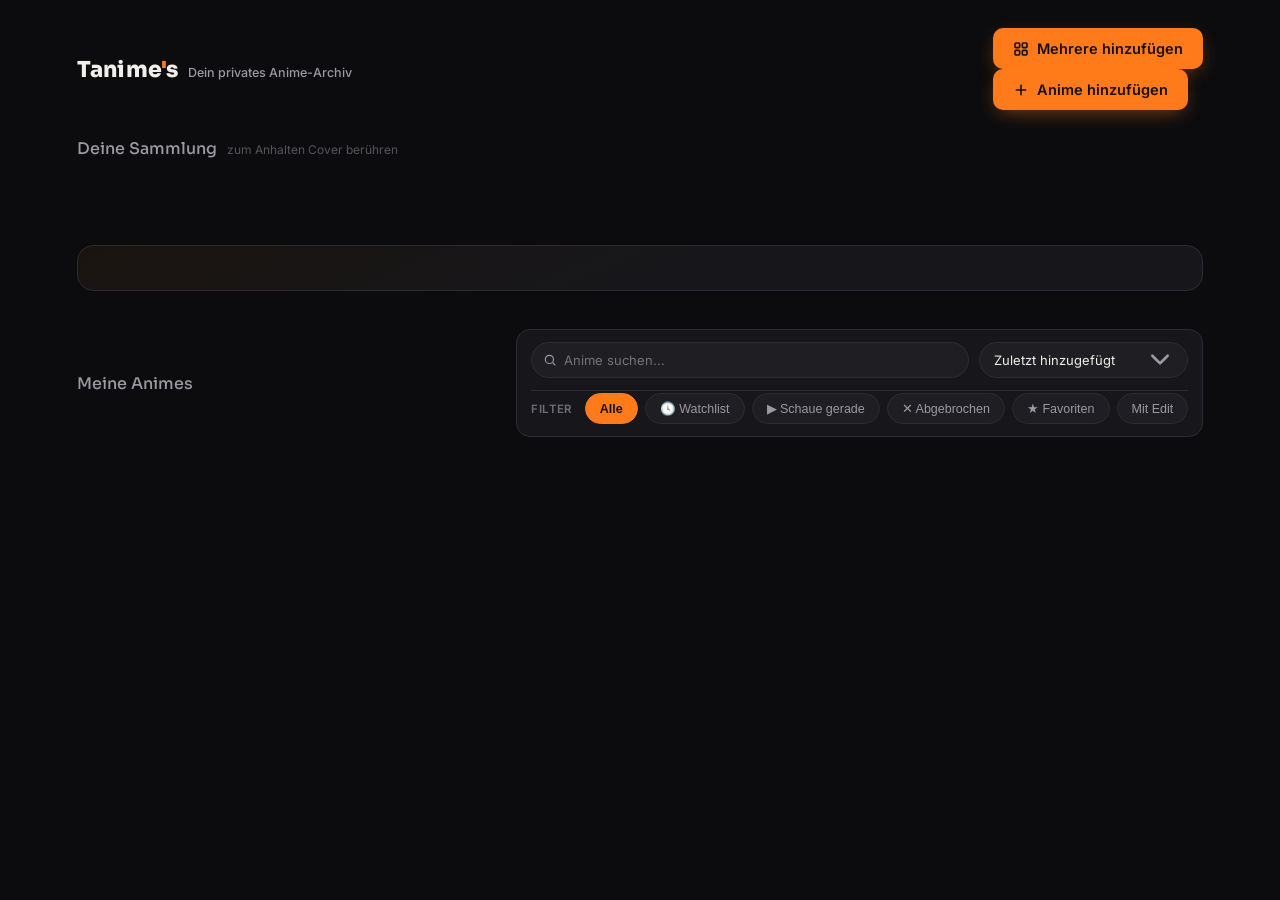
==== commit 38f72ec3: "Update index.html" ====
--- a/index.html
+++ b/index.html
@@ -13,10 +13,17 @@
 
 <header>
   <div class="brand"><h1>Tanime<span>'</span>s</h1><small>Dein privates Anime-Archiv</small></div>
-  <button class="addbtn" id="openAdd">
-    <svg viewBox="0 0 24 24" fill="none" stroke="currentColor" stroke-width="2.4" stroke-linecap="round"><line x1="12" y1="5" x2="12" y2="19"/><line x1="5" y1="12" x2="19" y2="12"/></svg>
-    Anime hinzufügen
-  </button>
+  <div class="header-actions">
+    <button class="addbtn ghostbtn" id="openMassAdd">
+      <svg viewBox="0 0 24 24" fill="none" stroke="currentColor" stroke-width="2.4" stroke-linecap="round"><rect x="3" y="3" width="7" height="7" rx="1.5"/><rect x="14" y="3" width="7" height="7" rx="1.5"/><rect x="3" y="14" width="7" height="7" rx="1.5"/><rect x="14" y="14" width="7" height="7" rx="1.5"/></svg>
+      Mehrere hinzufügen
+    </button>
+    <input type="file" id="massAddInput" accept="image/*" multiple style="display:none;">
+    <button class="addbtn" id="openAdd">
+      <svg viewBox="0 0 24 24" fill="none" stroke="currentColor" stroke-width="2.4" stroke-linecap="round"><line x1="12" y1="5" x2="12" y2="19"/><line x1="5" y1="12" x2="19" y2="12"/></svg>
+      Anime hinzufügen
+    </button>
+  </div>
 </header>
 
 <div class="carousel-section" id="carouselSection">
--- a/style.css
+++ b/style.css
@@ -0,0 +1,226 @@
+:root{
+  --bg:#0c0c0e; --surface:#17171b; --surface-2:#1e1e23; --border:#2b2b31;
+  --text:#f1efe9; --muted:#9a9aa3; --orange:#ff7a1a; --orange-dim:#c95f10;
+  --violet:#a78bfa; --violet-dim:#7c5fd6;
+  box-sizing:border-box; padding-top:env(safe-area-inset-top,0px); padding-bottom:env(safe-area-inset-bottom,0px);
+}
+*{box-sizing:border-box;}
+html{scroll-padding-top:env(safe-area-inset-top,0px);}
+body{margin:0;background:var(--bg);color:var(--text);font-family:Inter,system-ui,sans-serif;-webkit-font-smoothing:antialiased;}
+h1,h2,h3,.num{font-family:Sora,system-ui,sans-serif;}
+::selection{background:var(--orange);color:#161616;}
+
+header{padding:28px 6vw 0;display:flex;align-items:center;justify-content:space-between;gap:16px;flex-wrap:wrap;}
+.brand{display:flex;align-items:baseline;gap:10px;}
+.brand h1{font-size:22px;font-weight:800;margin:0;letter-spacing:.2px;}
+.brand span{color:var(--orange);}
+.brand small{color:var(--muted);font-size:12.5px;font-weight:500;}
+
+.addbtn{background:var(--orange);color:#181008;border:none;padding:12px 20px;border-radius:10px;
+  font-family:Inter;font-weight:600;font-size:14.5px;cursor:pointer;display:flex;align-items:center;gap:8px;
+  box-shadow:0 6px 20px -6px rgba(255,122,26,.55); transition:transform .15s ease, box-shadow .15s ease, background .15s ease;}
+.addbtn:hover{transform:translateY(-1px);box-shadow:0 10px 26px -6px rgba(255,122,26,.7);background:#ff8b38;}
+.addbtn:active{transform:translateY(0);}
+.addbtn svg{width:16px;height:16px;}
+
+.dash{margin:26px 6vw 8px;padding:22px 26px;background:linear-gradient(155deg,#1a1410 0%, var(--surface) 55%);
+  border:1px solid var(--border);border-radius:16px;display:flex;gap:40px;flex-wrap:wrap;}
+.stat{min-width:120px;}
+.stat .num{font-size:32px;font-weight:700;color:var(--text);line-height:1;}
+.stat .num em{color:var(--orange);font-style:normal;}
+.stat .label{color:var(--muted);font-size:13px;margin-top:6px;}
+
+main{padding:30px 6vw 90px;}
+.sectionhead{display:flex;align-items:center;justify-content:space-between;margin-bottom:16px;}
+.sectionhead h2{font-size:16px;font-weight:600;color:var(--muted);margin:0;font-weight:500;}
+.chip{background:var(--surface-2);border:1px solid var(--border);color:var(--muted);padding:7px 14px;border-radius:100px;
+  font-size:12.5px;cursor:pointer;transition:.15s;white-space:nowrap;}
+.chip.active{background:var(--orange);color:#181008;border-color:var(--orange);font-weight:600;}
+.chip:hover{border-color:var(--orange-dim);color:var(--text);}
+.toolsrow{display:flex;flex-direction:column;gap:12px;background:var(--surface);border:1px solid var(--border);
+  border-radius:14px;padding:12px 14px;}
+.toolsrow-top{display:flex;gap:10px;flex-wrap:wrap;align-items:center;}
+.search-wrap{position:relative;flex:1;min-width:170px;}
+.search-wrap svg{position:absolute;left:12px;top:50%;transform:translateY(-50%);width:14px;height:14px;color:var(--muted);pointer-events:none;}
+.search{background:var(--surface-2);border:1px solid var(--border);border-radius:100px;padding:9px 14px 9px 32px;color:var(--text);
+  font-size:13px;font-family:Inter;width:100%;transition:border-color .15s;}
+.search:focus{outline:none;border-color:var(--orange-dim);}
+.sortsel{background:var(--surface-2);border:1px solid var(--border);color:var(--text);padding:9px 30px 9px 14px;border-radius:100px;
+  font-size:13px;font-family:Inter;cursor:pointer;appearance:none;-webkit-appearance:none;
+  background-image:url("data:image/svg+xml,%3Csvg xmlns='http://www.w3.org/2000/svg' viewBox='0 0 20 20' fill='%239a9aa3'%3E%3Cpath d='M5.5 7.5l4.5 4.5 4.5-4.5' stroke='%239a9aa3' stroke-width='1.6' fill='none' stroke-linecap='round' stroke-linejoin='round'/%3E%3C/svg%3E");
+  background-repeat:no-repeat;background-position:right 10px center;transition:border-color .15s;}
+.sortsel:focus{outline:none;border-color:var(--orange-dim);}
+.filters-row{display:flex;align-items:center;gap:10px;flex-wrap:wrap;padding-top:2px;border-top:1px solid var(--border);}
+.filters-row .flbl{color:#6d6d76;font-size:11.5px;font-weight:600;text-transform:uppercase;letter-spacing:.4px;margin-right:2px;}
+.filters{display:flex;gap:7px;flex-wrap:wrap;}
+
+.grid{display:grid;grid-template-columns:repeat(auto-fill,minmax(210px,1fr));gap:18px;}
+.card{background:var(--surface);border:1px solid var(--border);border-radius:14px;overflow:hidden;cursor:pointer;
+  position:relative;transition:transform .18s ease, border-color .18s ease, box-shadow .18s ease;}
+.card:hover{transform:translateY(-4px);border-color:#3a3a42;box-shadow:0 14px 30px -12px rgba(0,0,0,.6);}
+.card.fav{border-left:3px solid var(--orange);}
+.card.dropped{border-left:3px solid #e5654f;}
+.card.watching{border-left:3px solid #4fa3e5;}
+.card.watchlist{border-left:3px solid var(--violet);}
+.status-badge{position:absolute;top:8px;left:8px;font-size:10.5px;font-weight:700;letter-spacing:.3px;text-transform:uppercase;
+  padding:4px 8px;border-radius:7px;backdrop-filter:blur(2px);}
+.status-badge.watching{background:rgba(79,163,229,.18);color:#7cbdf2;border:1px solid rgba(79,163,229,.4);}
+.status-badge.dropped{background:rgba(229,101,79,.18);color:#f08a76;border:1px solid rgba(229,101,79,.4);}
+.status-badge.watchlist{background:rgba(167,139,250,.18);color:#c3b2fb;border:1px solid rgba(167,139,250,.4);}
+.fav-badge.with-status{left:auto;right:8px;top:8px;}
+.progress-wrap{margin-top:9px;}
+.progress-bar{width:100%;height:4px;border-radius:3px;background:var(--surface-2);overflow:hidden;}
+.progress-bar .fill{height:100%;background:var(--orange);border-radius:3px;}
+.card.dropped .progress-bar .fill{background:#e5654f;}
+.card.watching .progress-bar .fill{background:#4fa3e5;}
+.priority-badge{position:absolute;bottom:8px;right:8px;font-size:10px;font-weight:700;letter-spacing:.3px;text-transform:uppercase;
+  padding:3px 7px;border-radius:6px;background:rgba(12,12,14,.85);border:1px solid var(--border);}
+.priority-badge.high{color:#ff9a5a;border-color:rgba(255,154,90,.4);}
+.priority-badge.low{color:#7d7d86;}
+.progress-text{color:#6d6d76;font-size:11px;margin-top:5px;}
+.cover{width:100%;aspect-ratio:3/4;background:linear-gradient(150deg,#2a2a30,#1c1c20);position:relative;overflow:hidden;}
+.cover img{width:100%;height:100%;object-fit:cover;display:block;}
+.cover .ph{position:absolute;inset:0;display:flex;align-items:center;justify-content:center;color:#54545c;font-size:13px;text-align:center;padding:10px;}
+.rating-badge{position:absolute;top:8px;right:8px;background:rgba(12,12,14,.85);backdrop-filter:blur(2px);
+  font-family:Sora;font-weight:700;font-size:13px;padding:4px 9px;border-radius:8px;border:1px solid currentColor;}
+.fav-badge{position:absolute;top:8px;left:8px;font-size:15px;filter:drop-shadow(0 1px 3px rgba(0,0,0,.6));}
+.vid-badge{position:absolute;bottom:8px;right:8px;background:rgba(12,12,14,.85);color:var(--text);font-size:12px;
+  padding:3px 7px;border-radius:6px;display:flex;align-items:center;gap:4px;border:1px solid var(--border);}
+.del-badge{position:absolute;bottom:8px;left:8px;width:27px;height:27px;border-radius:8px;background:rgba(12,12,14,.88);
+  border:1px solid var(--border);color:#c7c7cf;display:flex;align-items:center;justify-content:center;
+  opacity:0;transform:translateY(3px);transition:opacity .15s ease, transform .15s ease, background .15s ease, color .15s ease, border-color .15s ease;
+  cursor:pointer;}
+.del-badge svg{width:13px;height:13px;}
+.card:hover .del-badge{opacity:1;transform:translateY(0);}
+.del-badge:hover{background:#241512;color:#e5654f;border-color:#3a2521;}
+@media(hover:none){.del-badge{opacity:1;transform:none;}}
+.card-body{padding:12px 13px 14px;}
+.card-body h3{margin:0 0 4px;font-size:15px;font-weight:600;line-height:1.25;}
+.card-body .comment{color:var(--muted);font-size:12.5px;line-height:1.4;display:-webkit-box;-webkit-line-clamp:2;-webkit-box-orient:vertical;overflow:hidden;min-height:34px;}
+.card-body .meta{color:#6d6d76;font-size:11.5px;margin-top:8px;}
+
+.empty{text-align:center;padding:70px 20px;color:var(--muted);}
+.empty .em{font-size:30px;margin-bottom:10px;}
+
+/* Hero-Carousel */
+.carousel-section{margin:28px 0 6px;}
+.carousel-head{margin:0 6vw 14px;display:flex;align-items:baseline;gap:10px;}
+.carousel-head h2{font-size:16px;font-weight:500;color:var(--muted);margin:0;}
+.carousel-head small{color:#54545c;font-size:12px;}
+.carousel-viewport{
+  position:relative;overflow:hidden;padding:16px 0 30px;
+  -webkit-mask-image:linear-gradient(to right, transparent 0, #000 6vw, #000 calc(100% - 6vw), transparent 100%);
+  mask-image:linear-gradient(to right, transparent 0, #000 6vw, #000 calc(100% - 6vw), transparent 100%);
+}
+.carousel-track{
+  display:flex;align-items:flex-start;gap:22px;width:max-content;padding:0 6vw;
+  animation-name:carouselScroll;animation-timing-function:linear;animation-iteration-count:infinite;animation-duration:70s;
+  will-change:transform;
+}
+.carousel-track:hover{animation-play-state:paused;}
+@keyframes carouselScroll{from{transform:translateX(0);}to{transform:translateX(-50%);}}
+.carousel-card{flex:0 0 auto;width:200px;position:relative;cursor:pointer;padding-top:6px;}
+.cc-cover{
+  position:relative;width:100%;aspect-ratio:2/3;border-radius:18px;overflow:hidden;
+  background:linear-gradient(150deg,#2a2a30,#1c1c20);
+  box-shadow:0 14px 30px -12px rgba(0,0,0,.65), 0 2px 10px rgba(0,0,0,.4);
+  transform:scale(1) translateY(0);transform-origin:center bottom;
+  transition:transform .5s cubic-bezier(.22,1,.36,1), box-shadow .5s cubic-bezier(.22,1,.36,1);
+}
+.cc-cover img{width:100%;height:100%;object-fit:cover;display:block;}
+.cc-cover .ph{position:absolute;inset:0;display:flex;align-items:center;justify-content:center;color:#54545c;font-size:13px;text-align:center;padding:10px;}
+.carousel-card:hover .cc-cover{
+  transform:scale(1.16) translateY(-14px);
+  box-shadow:0 34px 64px -14px rgba(0,0,0,.75), 0 10px 22px rgba(0,0,0,.5);
+  z-index:5;
+}
+.cc-title{
+  position:absolute;bottom:0;left:0;right:0;padding:34px 12px 12px;
+  background:linear-gradient(to top, rgba(0,0,0,.92), transparent);
+  font-size:13px;font-weight:600;color:var(--text);
+  opacity:0;transform:translateY(6px);transition:opacity .35s ease, transform .35s ease;
+  border-radius:0 0 18px 18px;pointer-events:none;
+}
+.carousel-card:hover .cc-title{opacity:1;transform:translateY(0);}
+.carousel-card:hover .del-badge{opacity:1;transform:translateY(0);}
+@media(max-width:640px){
+  .carousel-card{width:132px;}
+  .carousel-track{gap:14px;}
+  .cc-title{font-size:11.5px;padding:26px 9px 9px;}
+}
+
+/* Modal */
+.overlay{position:fixed;inset:0;background:rgba(6,6,7,.72);backdrop-filter:blur(3px);display:none;align-items:flex-start;
+  justify-content:center;padding:6vh 16px;overflow-y:auto;z-index:50;}
+.overlay.open{display:flex;}
+.modal{background:var(--surface);border:1px solid var(--border);border-radius:16px;max-width:560px;width:100%;
+  padding:26px;position:relative;animation:pop .18s ease;}
+@keyframes pop{from{opacity:0;transform:translateY(8px) scale(.98);}to{opacity:1;transform:none;}}
+.modal h2{margin:0 0 18px;font-size:19px;font-weight:700;}
+.closex{position:absolute;top:18px;right:18px;background:none;border:none;color:var(--muted);font-size:20px;cursor:pointer;line-height:1;}
+.closex:hover{color:var(--text);}
+.field{margin-bottom:16px;}
+.field label{display:block;font-size:12.5px;color:var(--muted);margin-bottom:6px;font-weight:500;}
+.field input[type=text], .field input[type=number], .field input[type=url], .field input[type=month], .field textarea, .field select{
+  width:100%;background:var(--surface-2);border:1px solid var(--border);border-radius:9px;color:var(--text);
+  padding:10px 12px;font-family:Inter;font-size:14px;resize:vertical;}
+.field select{cursor:pointer;appearance:none;-webkit-appearance:none;
+  background-image:url("data:image/svg+xml,%3Csvg xmlns='http://www.w3.org/2000/svg' viewBox='0 0 20 20' fill='none'%3E%3Cpath d='M5.5 7.5l4.5 4.5 4.5-4.5' stroke='%239a9aa3' stroke-width='1.6' stroke-linecap='round' stroke-linejoin='round'/%3E%3C/svg%3E");
+  background-repeat:no-repeat;background-position:right 12px center;padding-right:34px;}
+.field input:focus,.field textarea:focus,.field select:focus{outline:none;border-color:var(--orange);}
+.row2{display:grid;grid-template-columns:1fr 1fr;gap:12px;}
+.upload{border:1.5px dashed var(--border);border-radius:9px;padding:14px;text-align:center;color:var(--muted);
+  font-size:13px;cursor:pointer;position:relative;transition:.15s;background:var(--surface-2);}
+.upload:hover{border-color:var(--orange-dim);color:var(--text);}
+.upload input{position:absolute;inset:0;opacity:0;cursor:pointer;}
+.upload.has{border-style:solid;border-color:var(--orange);color:var(--text);}
+.favtoggle{display:flex;align-items:center;gap:10px;background:var(--surface-2);border:1px solid var(--border);
+  border-radius:9px;padding:10px 12px;cursor:pointer;user-select:none;}
+.favtoggle .dot{width:18px;height:18px;border-radius:5px;border:1.5px solid var(--muted);display:flex;align-items:center;justify-content:center;font-size:12px;}
+.favtoggle.on .dot{background:var(--orange);border-color:var(--orange);color:#181008;}
+.formactions{display:flex;gap:10px;margin-top:20px;}
+.btn{padding:10px 18px;border-radius:9px;font-family:Inter;font-weight:600;font-size:14px;cursor:pointer;border:none;}
+.btn.primary{background:var(--orange);color:#181008;}
+.btn.primary:hover{background:#ff8b38;}
+.btn.ghost{background:transparent;color:var(--muted);border:1px solid var(--border);}
+.btn.ghost:hover{color:var(--text);border-color:#45454d;}
+.btn.danger{background:transparent;color:#e5654f;border:1px solid #3a2521;margin-left:auto;}
+.btn.danger:hover{background:#241512;}
+
+/* Detail modal */
+.detail-cover{width:100%;max-height:280px;object-fit:cover;border-radius:12px;margin-bottom:16px;background:var(--surface-2);}
+.detail-top{display:flex;justify-content:space-between;align-items:flex-start;gap:12px;margin-bottom:4px;}
+.detail-top h2{margin:0;}
+.detail-rating{font-family:Sora;font-weight:700;color:var(--orange);font-size:20px;white-space:nowrap;}
+.detail-meta{color:var(--muted);font-size:13px;margin-bottom:16px;display:flex;gap:14px;flex-wrap:wrap;}
+.detail-comment{background:var(--surface-2);border:1px solid var(--border);border-radius:10px;padding:14px;font-size:14px;line-height:1.55;margin-bottom:14px;}
+.detail-comment .lbl{color:var(--muted);font-size:11.5px;margin-bottom:6px;}
+.videolink{display:inline-flex;align-items:center;gap:8px;background:var(--surface-2);border:1px solid var(--border);
+  padding:10px 14px;border-radius:9px;color:var(--text);text-decoration:none;font-size:13.5px;font-weight:500;}
+.videolink:hover{border-color:var(--orange);color:var(--orange);}
+
+@media(prefers-reduced-motion:reduce){*{animation:none!important;transition:none!important;}}
+@media(max-width:520px){.dash{gap:22px;padding:18px;}.row2{grid-template-columns:1fr;}}
+
+/* Toast / Undo */
+#toastContainer{position:fixed;left:0;right:0;bottom:22px;display:flex;flex-direction:column-reverse;align-items:center;
+  gap:10px;z-index:200;pointer-events:none;padding:0 16px;}
+.toast{pointer-events:auto;background:#1e1e23;border:1px solid var(--border);color:var(--text);
+  padding:12px 14px 12px 16px;border-radius:11px;display:flex;align-items:center;gap:14px;
+  box-shadow:0 12px 30px -10px rgba(0,0,0,.7);font-size:13.5px;max-width:92vw;
+  opacity:0;transform:translateY(14px);transition:opacity .25s ease, transform .25s ease;}
+.toast.show{opacity:1;transform:translateY(0);}
+.toast span{white-space:nowrap;overflow:hidden;text-overflow:ellipsis;max-width:60vw;}
+.toast .toast-undo{background:none;border:none;color:var(--orange);font-weight:700;font-size:13.5px;
+  cursor:pointer;white-space:nowrap;padding:2px 4px;}
+.toast .toast-undo:hover{color:#ff8b38;text-decoration:underline;}
+.toast .toast-x{background:none;border:none;color:var(--muted);cursor:pointer;font-size:15px;line-height:1;padding:0 2px;}
+.toast .toast-x:hover{color:var(--text);}
+
+/* Priority field select styled like other selects */
+.field select#f_priority{background-image:url("data:image/svg+xml,%3Csvg xmlns='http://www.w3.org/2000/svg' viewBox='0 0 20 20' fill='none'%3E%3Cpath d='M5.5 7.5l4.5 4.5 4.5-4.5' stroke='%239a9aa3' stroke-width='1.6' stroke-linecap='round' stroke-linejoin='round'/%3E%3C/svg%3E");
+  background-repeat:no-repeat;background-position:right 12px center;padding-right:34px;}
+
+.startwatch-btn{display:inline-flex;align-items:center;gap:8px;background:var(--violet);color:#181008;border:none;
+  padding:10px 16px;border-radius:9px;font-family:Inter;font-weight:600;font-size:13.5px;cursor:pointer;margin-bottom:14px;}
+.startwatch-btn:hover{background:#b39cfb;}
